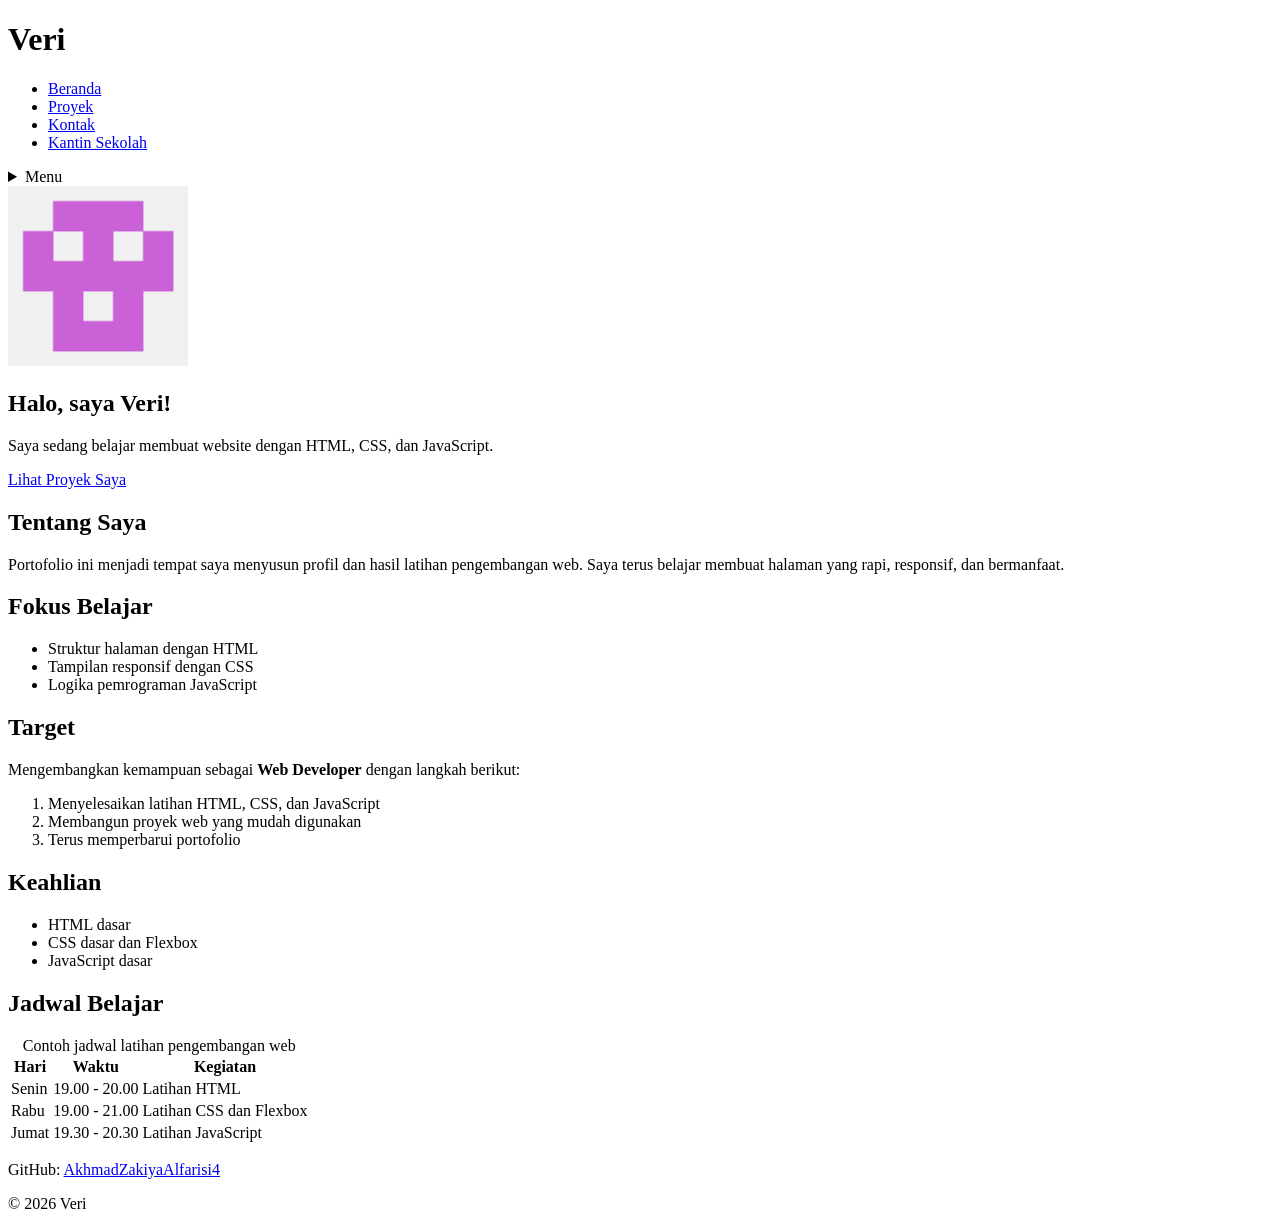
==== index.html @ aff7c8e9 "Add Veri portfolio pages and profile" ====
<!DOCTYPE html>
<html lang="id">
<head>
  <meta charset="UTF-8">
  <meta name="viewport" content="width=device-width, initial-scale=1.0">
  <title>Veri | Beranda</title>
  <link rel="icon" href="veri-avatar.png" type="image/png">
  <link rel="preconnect" href="https://fonts.googleapis.com">
  <link rel="preconnect" href="https://fonts.gstatic.com" crossorigin>
  <link href="https://fonts.googleapis.com/css2?family=Inter:wght@400;600&family=Poppins:wght@600;700&display=swap" rel="stylesheet">
  <link rel="stylesheet" href="css/style.css">
  <script src="js/latihan.js" defer></script>
</head>
<body>
  <header>
    <div class="container navbar">
      <h1>Veri</h1>
      <nav class="menu-laptop">
        <ul>
          <li><a href="index.html">Beranda</a></li>
          <li><a href="proyek.html">Proyek</a></li>
          <li><a href="kontak.html">Kontak</a></li>
          <li><a href="kantinsekolah.html">Kantin Sekolah</a></li>
        </ul>
      </nav>
      <!-- Tantangan: menu ponsel yang bisa dibuka-tutup -->
      <details class="menu-ponsel">
        <summary>Menu</summary>
        <nav>
          <ul>
            <li><a href="index.html">Beranda</a></li>
            <li><a href="proyek.html">Proyek</a></li>
            <li><a href="kontak.html">Kontak</a></li>
            <li><a href="kantinsekolah.html">Kantin Sekolah</a></li>
          </ul>
        </nav>
      </details>
    </div>
  </header>

  <main>
    <div class="container">
      <section class="hero">
        <img src="veri-avatar.png" alt="Avatar GitHub Veri" width="180">
        <div>
          <h2>Halo, saya Veri!</h2>
          <p>Saya sedang belajar membuat website dengan HTML, CSS, dan JavaScript.</p>
          <a href="proyek.html" class="tombol">Lihat Proyek Saya</a>
        </div>
      </section>

      <section class="kartu">
        <h2>Tentang Saya</h2>
        <p>Portofolio ini menjadi tempat saya menyusun profil dan hasil latihan pengembangan web. Saya terus belajar membuat halaman yang rapi, responsif, dan bermanfaat.</p>
      </section>

      <div class="daftar-kartu">
        <section class="kartu">
          <h2>Fokus Belajar</h2>
          <ul>
            <li>Struktur halaman dengan HTML</li>
            <li>Tampilan responsif dengan CSS</li>
            <li>Logika pemrograman JavaScript</li>
          </ul>
        </section>

        <section class="kartu">
          <h2>Target</h2>
          <p>Mengembangkan kemampuan sebagai <strong>Web Developer</strong> dengan langkah berikut:</p>
          <ol>
            <li>Menyelesaikan latihan HTML, CSS, dan JavaScript</li>
            <li>Membangun proyek web yang mudah digunakan</li>
            <li>Terus memperbarui portofolio</li>
          </ol>
        </section>

        <section class="kartu">
          <h2>Keahlian</h2>
          <ul>
            <li>HTML dasar</li>
            <li>CSS dasar dan Flexbox</li>
            <li>JavaScript dasar</li>
          </ul>
        </section>
      </div>

      <section class="kartu">
        <h2>Jadwal Belajar</h2>
        <table>
          <caption>Contoh jadwal latihan pengembangan web</caption>
          <thead>
            <tr>
              <th>Hari</th>
              <th>Waktu</th>
              <th>Kegiatan</th>
            </tr>
          </thead>
          <tbody>
            <tr>
              <td>Senin</td>
              <td>19.00 - 20.00</td>
              <td>Latihan HTML</td>
            </tr>
            <tr>
              <td>Rabu</td>
              <td>19.00 - 21.00</td>
              <td>Latihan CSS dan Flexbox</td>
            </tr>
            <tr>
              <td>Jumat</td>
              <td>19.30 - 20.30</td>
              <td>Latihan JavaScript</td>
            </tr>
          </tbody>
        </table>
      </section>
    </div>
  </main>

  <footer>
    <p>GitHub: <a href="https://github.com/AkhmadZakiyaAlfarisi4" target="_blank" rel="noopener noreferrer">AkhmadZakiyaAlfarisi4</a></p>
    <p>&copy; 2026 Veri</p>
  </footer>
</body>
</html>
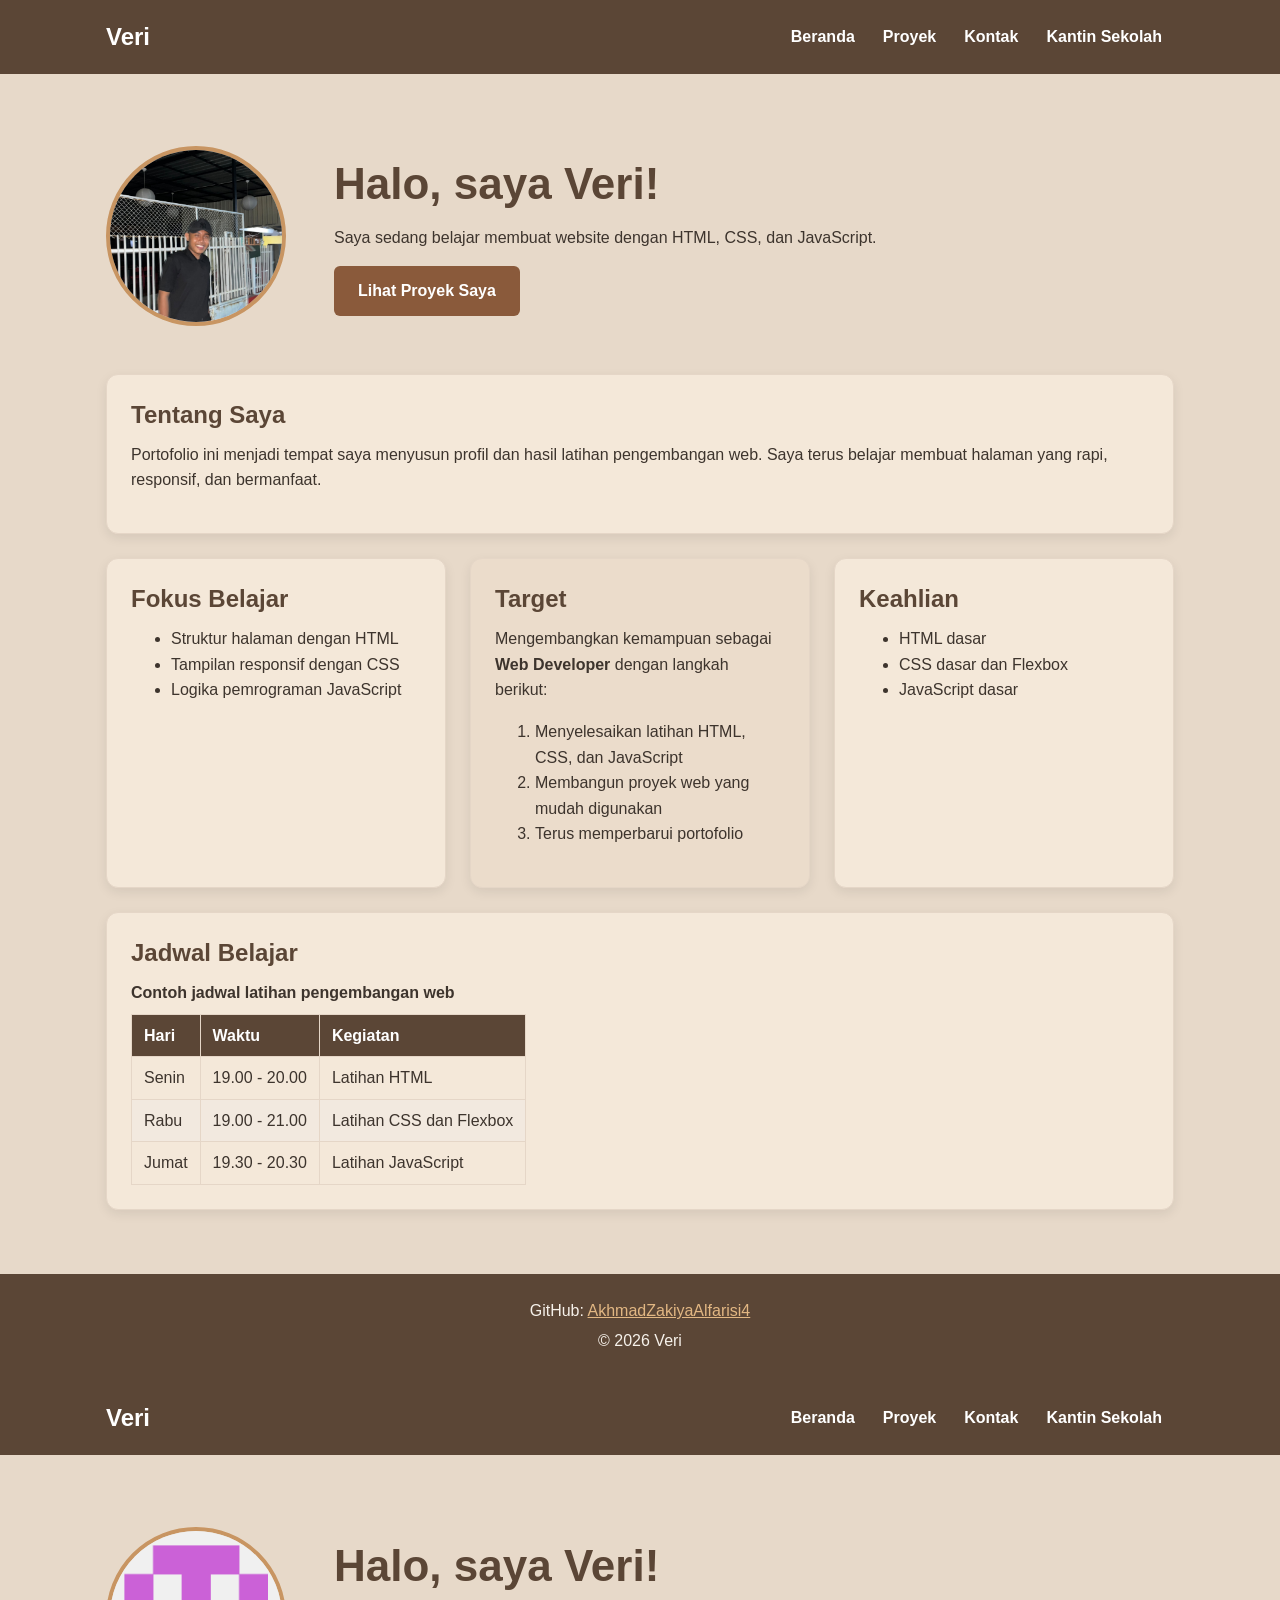
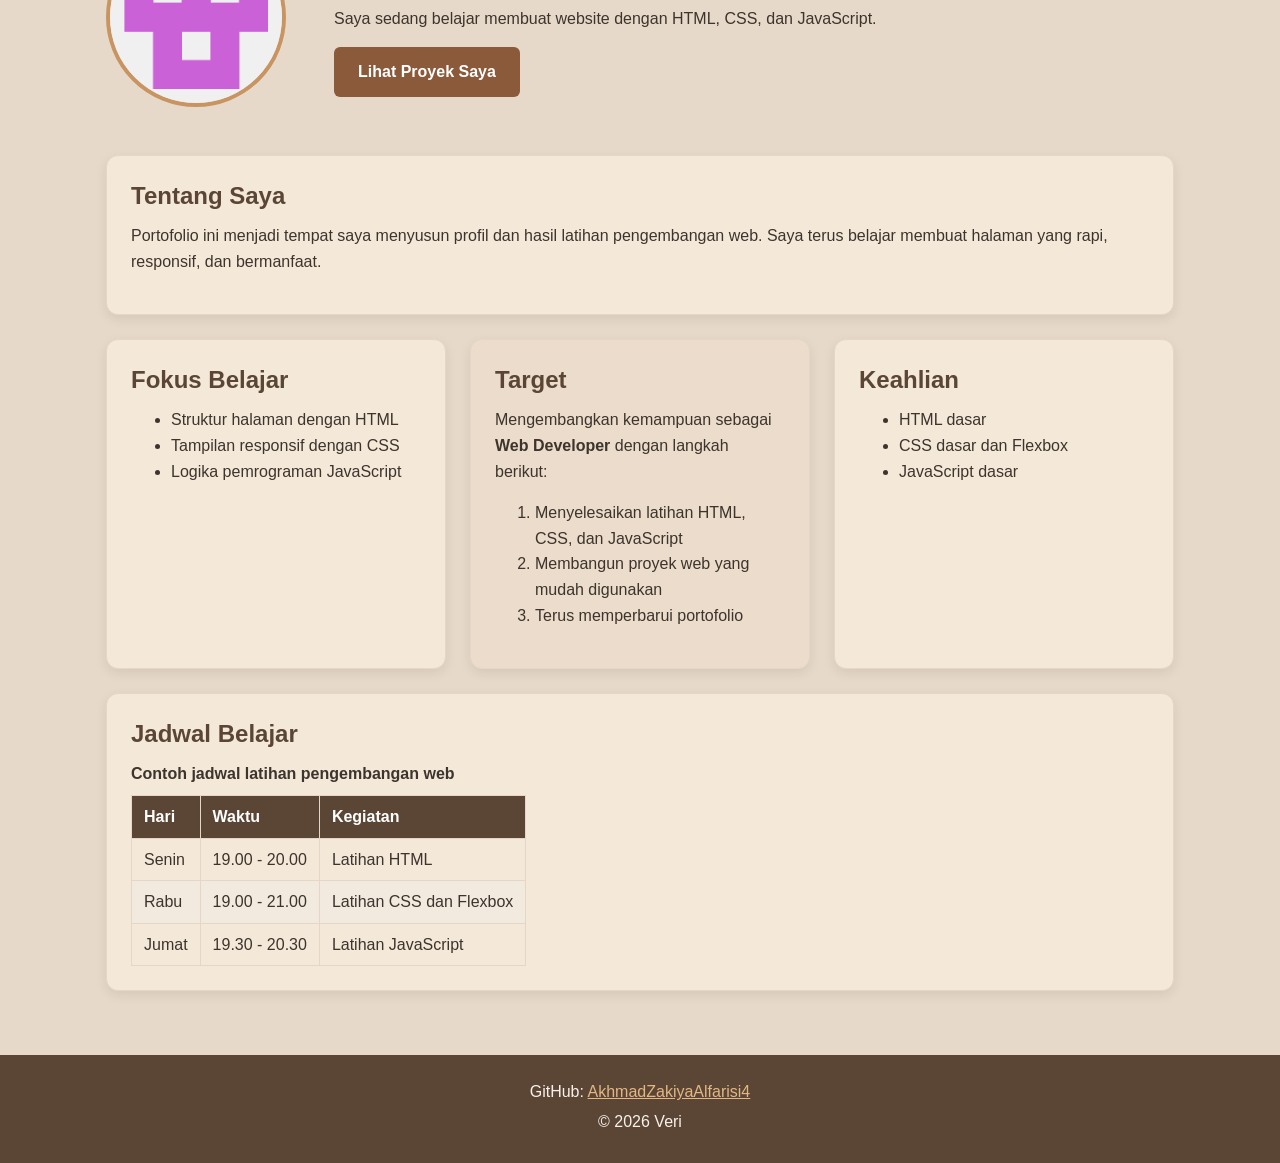
==== commit 707abb63: "Change favicon and hero image source Updated the favicon and image source in the hero section." ====
--- a/index.html
+++ b/index.html
@@ -1,4 +1,128 @@
 <!DOCTYPE html>
+<html lang="id">
+<head>
+  <meta charset="UTF-8">
+  <meta name="viewport" content="width=device-width, initial-scale=1.0">
+  <title>Veri | Beranda</title>
+  <link rel="icon" href="bangferi.jpeg" type="image/jpeg">
+  <link rel="preconnect" href="https://fonts.googleapis.com">
+  <link rel="preconnect" href="https://fonts.gstatic.com" crossorigin>
+  <link href="https://fonts.googleapis.com/css2?family=Inter:wght@400;600&family=Poppins:wght@600;700&display=swap" rel="stylesheet">
+  <link rel="stylesheet" href="css/style.css">
+  <script src="js/latihan.js" defer></script>
+</head>
+<body>
+  <header>
+    <div class="container navbar">
+      <h1>Veri</h1>
+      <nav class="menu-laptop">
+        <ul>
+          <li><a href="index.html">Beranda</a></li>
+          <li><a href="proyek.html">Proyek</a></li>
+          <li><a href="kontak.html">Kontak</a></li>
+          <li><a href="kantinsekolah.html">Kantin Sekolah</a></li>
+        </ul>
+      </nav>
+      <!-- Tantangan: menu ponsel yang bisa dibuka-tutup -->
+      <details class="menu-ponsel">
+        <summary>Menu</summary>
+        <nav>
+          <ul>
+            <li><a href="index.html">Beranda</a></li>
+            <li><a href="proyek.html">Proyek</a></li>
+            <li><a href="kontak.html">Kontak</a></li>
+            <li><a href="kantinsekolah.html">Kantin Sekolah</a></li>
+          </ul>
+        </nav>
+      </details>
+    </div>
+  </header>
+
+  <main>
+    <div class="container">
+      <section class="hero">
+        <img src="bangferi.jpeg" alt="Foto Veri" width="180">
+        <div>
+          <h2>Halo, saya Veri!</h2>
+          <p>Saya sedang belajar membuat website dengan HTML, CSS, dan JavaScript.</p>
+          <a href="proyek.html" class="tombol">Lihat Proyek Saya</a>
+        </div>
+      </section>
+
+      <section class="kartu">
+        <h2>Tentang Saya</h2>
+        <p>Portofolio ini menjadi tempat saya menyusun profil dan hasil latihan pengembangan web. Saya terus belajar membuat halaman yang rapi, responsif, dan bermanfaat.</p>
+      </section>
+
+      <div class="daftar-kartu">
+        <section class="kartu">
+          <h2>Fokus Belajar</h2>
+          <ul>
+            <li>Struktur halaman dengan HTML</li>
+            <li>Tampilan responsif dengan CSS</li>
+            <li>Logika pemrograman JavaScript</li>
+          </ul>
+        </section>
+
+        <section class="kartu">
+          <h2>Target</h2>
+          <p>Mengembangkan kemampuan sebagai <strong>Web Developer</strong> dengan langkah berikut:</p>
+          <ol>
+            <li>Menyelesaikan latihan HTML, CSS, dan JavaScript</li>
+            <li>Membangun proyek web yang mudah digunakan</li>
+            <li>Terus memperbarui portofolio</li>
+          </ol>
+        </section>
+
+        <section class="kartu">
+          <h2>Keahlian</h2>
+          <ul>
+            <li>HTML dasar</li>
+            <li>CSS dasar dan Flexbox</li>
+            <li>JavaScript dasar</li>
+          </ul>
+        </section>
+      </div>
+
+      <section class="kartu">
+        <h2>Jadwal Belajar</h2>
+        <table>
+          <caption>Contoh jadwal latihan pengembangan web</caption>
+          <thead>
+            <tr>
+              <th>Hari</th>
+              <th>Waktu</th>
+              <th>Kegiatan</th>
+            </tr>
+          </thead>
+          <tbody>
+            <tr>
+              <td>Senin</td>
+              <td>19.00 - 20.00</td>
+              <td>Latihan HTML</td>
+            </tr>
+            <tr>
+              <td>Rabu</td>
+              <td>19.00 - 21.00</td>
+              <td>Latihan CSS dan Flexbox</td>
+            </tr>
+            <tr>
+              <td>Jumat</td>
+              <td>19.30 - 20.30</td>
+              <td>Latihan JavaScript</td>
+            </tr>
+          </tbody>
+        </table>
+      </section>
+    </div>
+  </main>
+
+  <footer>
+    <p>GitHub: <a href="https://github.com/AkhmadZakiyaAlfarisi4" target="_blank" rel="noopener noreferrer">AkhmadZakiyaAlfarisi4</a></p>
+    <p>&copy; 2026 Veri</p>
+  </footer>
+</body>
+</html><!DOCTYPE html>
 <html lang="id">
 <head>
   <meta charset="UTF-8">
--- a/css/style.css
+++ b/css/style.css
@@ -0,0 +1,297 @@
+/* Gaya portofolio Veri
+   Palet: #5B4636 (utama), #8A5A3B (cokelat), #C89562 (aksen), #E7D9C9 (latar)
+   Huruf: Poppins (judul), Inter (isi)
+   Tata letak: mobile first, titik ubah 768px (tablet) dan 1024px (laptop) */
+
+/* 1. Reset */
+* {
+  box-sizing: border-box;
+  margin: 0;
+}
+
+img {
+  max-width: 100%;
+  height: auto;
+}
+
+/* 2. Dasar halaman: warna dan huruf */
+body {
+  font-family: "Inter", Arial, sans-serif;
+  font-size: 1rem;
+  line-height: 1.6;
+  color: #3D342D;
+  background-color: #E7D9C9;
+}
+
+h1, h2, h3 {
+  font-family: "Poppins", Arial, sans-serif;
+  color: #5B4636;
+  line-height: 1.3;
+}
+
+h2 {
+  margin-bottom: 0.75rem;
+}
+
+p, ul, ol {
+  margin-bottom: 1rem;
+}
+
+a {
+  color: #8A5A3B;
+}
+
+/* 3. Wadah, header, dan menu */
+.container {
+  max-width: 1100px;
+  margin: 0 auto;
+  padding: 0 1rem;
+}
+
+header {
+  background-color: #5B4636;
+  color: #FFFFFF;
+  padding: 1rem 0;
+}
+
+header h1 {
+  color: #FFFFFF;
+  font-size: 1.5rem;
+}
+
+.navbar {
+  display: flex;
+  flex-wrap: wrap;
+  justify-content: space-between;
+  align-items: center;
+  gap: 0.5rem;
+}
+
+nav ul {
+  display: flex;
+  gap: 0.25rem;
+  padding: 0;
+  margin: 0;
+  list-style: none;
+}
+
+nav a {
+  display: inline-block;
+  padding: 0.5rem 0.75rem;
+  border-radius: 6px;
+  color: #FFFFFF;
+  font-weight: 600;
+  text-decoration: none;
+}
+
+nav a:hover,
+nav a:focus-visible {
+  background-color: #70452F;
+}
+
+/* Tantangan: menu ponsel buka-tutup dengan details */
+.menu-laptop {
+  display: none;
+}
+
+.menu-ponsel summary {
+  padding: 0.5rem 0.75rem;
+  border: 1px solid #CDB9A5;
+  border-radius: 6px;
+  font-weight: 600;
+  cursor: pointer;
+}
+
+.menu-ponsel ul {
+  flex-direction: column;
+  margin-top: 0.5rem;
+}
+
+/* 4. Isi utama, hero, dan kartu */
+main {
+  padding: 1.5rem 0;
+}
+
+.hero {
+  display: flex;
+  flex-direction: column;
+  align-items: center;
+  gap: 1.5rem;
+  padding: 1rem 0 2rem;
+  text-align: center;
+}
+
+.hero img {
+  width: 180px;
+  height: 180px;
+  max-width: 100%;
+  object-fit: cover;
+  border: 4px solid #C89562;
+  border-radius: 50%;
+}
+
+.hero h2 {
+  font-size: 2rem;
+}
+
+.tombol {
+  display: inline-block;
+  padding: 0.75rem 1.5rem;
+  border-radius: 6px;
+  background-color: #8A5A3B;
+  color: #FFFFFF;
+  font-weight: 600;
+  text-decoration: none;
+}
+
+.kartu {
+  background-color: #F4E8D9;
+  padding: 1rem;
+  margin-bottom: 1.5rem;
+  border: 1px solid #E5D6C7;
+  border-radius: 12px;
+  box-shadow: 0 4px 12px rgba(0, 0, 0, 0.08);
+}
+
+.kartu:hover {
+  border-color: #CDB9A5;
+}
+
+.daftar-kartu {
+  display: flex;
+  flex-wrap: wrap;
+  gap: 1.5rem;
+  margin-bottom: 1.5rem;
+}
+
+.daftar-kartu .kartu {
+  flex: 1 1 280px;
+  margin-bottom: 0;
+}
+
+.daftar-kartu .kartu:nth-child(even) {
+  background-color: #EBDCCB;
+}
+
+article img {
+  border-radius: 8px;
+  border: 1px solid #E5D6C7;
+}
+
+/* 5. Tabel */
+table {
+  border-collapse: collapse;
+}
+
+caption {
+  font-weight: 600;
+  text-align: left;
+  margin-bottom: 0.5rem;
+}
+
+th, td {
+  border: 1px solid #E5D6C7;
+  padding: 0.5rem 0.75rem;
+  text-align: left;
+}
+
+th {
+  background-color: #5B4636;
+  color: #FFFFFF;
+}
+
+tbody tr:nth-child(even) {
+  background-color: #F2E9DF;
+}
+
+/* 6. Form */
+label {
+  font-weight: 600;
+}
+
+input, select, textarea {
+  width: 100%;
+  max-width: 22rem;
+  padding: 0.6rem;
+  margin-top: 0.25rem;
+  background-color: #F8F0E6;
+  border: 1px solid #D8C8B8;
+  border-radius: 6px;
+  font-family: inherit;
+  font-size: 1rem;
+}
+
+input:focus, select:focus, textarea:focus {
+  border-color: #8A5A3B;
+}
+
+button {
+  padding: 0.75rem 1.5rem;
+  border: none;
+  border-radius: 6px;
+  background-color: #8A5A3B;
+  color: #FFFFFF;
+  font-family: inherit;
+  font-size: 1rem;
+  font-weight: 600;
+  cursor: pointer;
+}
+
+button:hover,
+button:focus-visible,
+.tombol:hover,
+.tombol:focus-visible {
+  background-color: #70452F;
+}
+
+/* 7. Footer */
+footer {
+  background-color: #5B4636;
+  color: #F6F1EA;
+  text-align: center;
+  padding: 1.5rem;
+}
+
+footer p {
+  margin-bottom: 0.25rem;
+}
+
+footer a {
+  color: #E2B783;
+}
+
+/* 8. Tablet: lebar layar 768px ke atas */
+@media (min-width: 768px) {
+  .menu-laptop {
+    display: block;
+  }
+
+  .menu-ponsel {
+    display: none;
+  }
+
+  .hero {
+    flex-direction: row;
+    padding: 2rem 0 3rem;
+    text-align: left;
+  }
+
+  .kartu {
+    padding: 1.5rem;
+  }
+}
+
+/* 9. Laptop: lebar layar 1024px ke atas */
+@media (min-width: 1024px) {
+  main {
+    padding: 2.5rem 0;
+  }
+
+  .hero {
+    gap: 3rem;
+  }
+
+  .hero h2 {
+    font-size: 2.75rem;
+  }
+}
--- a/css/style.css
+++ b/css/style.css
@@ -0,0 +1,297 @@
+/* Gaya portofolio Veri
+   Palet: #5B4636 (utama), #8A5A3B (cokelat), #C89562 (aksen), #E7D9C9 (latar)
+   Huruf: Poppins (judul), Inter (isi)
+   Tata letak: mobile first, titik ubah 768px (tablet) dan 1024px (laptop) */
+
+/* 1. Reset */
+* {
+  box-sizing: border-box;
+  margin: 0;
+}
+
+img {
+  max-width: 100%;
+  height: auto;
+}
+
+/* 2. Dasar halaman: warna dan huruf */
+body {
+  font-family: "Inter", Arial, sans-serif;
+  font-size: 1rem;
+  line-height: 1.6;
+  color: #3D342D;
+  background-color: #E7D9C9;
+}
+
+h1, h2, h3 {
+  font-family: "Poppins", Arial, sans-serif;
+  color: #5B4636;
+  line-height: 1.3;
+}
+
+h2 {
+  margin-bottom: 0.75rem;
+}
+
+p, ul, ol {
+  margin-bottom: 1rem;
+}
+
+a {
+  color: #8A5A3B;
+}
+
+/* 3. Wadah, header, dan menu */
+.container {
+  max-width: 1100px;
+  margin: 0 auto;
+  padding: 0 1rem;
+}
+
+header {
+  background-color: #5B4636;
+  color: #FFFFFF;
+  padding: 1rem 0;
+}
+
+header h1 {
+  color: #FFFFFF;
+  font-size: 1.5rem;
+}
+
+.navbar {
+  display: flex;
+  flex-wrap: wrap;
+  justify-content: space-between;
+  align-items: center;
+  gap: 0.5rem;
+}
+
+nav ul {
+  display: flex;
+  gap: 0.25rem;
+  padding: 0;
+  margin: 0;
+  list-style: none;
+}
+
+nav a {
+  display: inline-block;
+  padding: 0.5rem 0.75rem;
+  border-radius: 6px;
+  color: #FFFFFF;
+  font-weight: 600;
+  text-decoration: none;
+}
+
+nav a:hover,
+nav a:focus-visible {
+  background-color: #70452F;
+}
+
+/* Tantangan: menu ponsel buka-tutup dengan details */
+.menu-laptop {
+  display: none;
+}
+
+.menu-ponsel summary {
+  padding: 0.5rem 0.75rem;
+  border: 1px solid #CDB9A5;
+  border-radius: 6px;
+  font-weight: 600;
+  cursor: pointer;
+}
+
+.menu-ponsel ul {
+  flex-direction: column;
+  margin-top: 0.5rem;
+}
+
+/* 4. Isi utama, hero, dan kartu */
+main {
+  padding: 1.5rem 0;
+}
+
+.hero {
+  display: flex;
+  flex-direction: column;
+  align-items: center;
+  gap: 1.5rem;
+  padding: 1rem 0 2rem;
+  text-align: center;
+}
+
+.hero img {
+  width: 180px;
+  height: 180px;
+  max-width: 100%;
+  object-fit: cover;
+  border: 4px solid #C89562;
+  border-radius: 50%;
+}
+
+.hero h2 {
+  font-size: 2rem;
+}
+
+.tombol {
+  display: inline-block;
+  padding: 0.75rem 1.5rem;
+  border-radius: 6px;
+  background-color: #8A5A3B;
+  color: #FFFFFF;
+  font-weight: 600;
+  text-decoration: none;
+}
+
+.kartu {
+  background-color: #F4E8D9;
+  padding: 1rem;
+  margin-bottom: 1.5rem;
+  border: 1px solid #E5D6C7;
+  border-radius: 12px;
+  box-shadow: 0 4px 12px rgba(0, 0, 0, 0.08);
+}
+
+.kartu:hover {
+  border-color: #CDB9A5;
+}
+
+.daftar-kartu {
+  display: flex;
+  flex-wrap: wrap;
+  gap: 1.5rem;
+  margin-bottom: 1.5rem;
+}
+
+.daftar-kartu .kartu {
+  flex: 1 1 280px;
+  margin-bottom: 0;
+}
+
+.daftar-kartu .kartu:nth-child(even) {
+  background-color: #EBDCCB;
+}
+
+article img {
+  border-radius: 8px;
+  border: 1px solid #E5D6C7;
+}
+
+/* 5. Tabel */
+table {
+  border-collapse: collapse;
+}
+
+caption {
+  font-weight: 600;
+  text-align: left;
+  margin-bottom: 0.5rem;
+}
+
+th, td {
+  border: 1px solid #E5D6C7;
+  padding: 0.5rem 0.75rem;
+  text-align: left;
+}
+
+th {
+  background-color: #5B4636;
+  color: #FFFFFF;
+}
+
+tbody tr:nth-child(even) {
+  background-color: #F2E9DF;
+}
+
+/* 6. Form */
+label {
+  font-weight: 600;
+}
+
+input, select, textarea {
+  width: 100%;
+  max-width: 22rem;
+  padding: 0.6rem;
+  margin-top: 0.25rem;
+  background-color: #F8F0E6;
+  border: 1px solid #D8C8B8;
+  border-radius: 6px;
+  font-family: inherit;
+  font-size: 1rem;
+}
+
+input:focus, select:focus, textarea:focus {
+  border-color: #8A5A3B;
+}
+
+button {
+  padding: 0.75rem 1.5rem;
+  border: none;
+  border-radius: 6px;
+  background-color: #8A5A3B;
+  color: #FFFFFF;
+  font-family: inherit;
+  font-size: 1rem;
+  font-weight: 600;
+  cursor: pointer;
+}
+
+button:hover,
+button:focus-visible,
+.tombol:hover,
+.tombol:focus-visible {
+  background-color: #70452F;
+}
+
+/* 7. Footer */
+footer {
+  background-color: #5B4636;
+  color: #F6F1EA;
+  text-align: center;
+  padding: 1.5rem;
+}
+
+footer p {
+  margin-bottom: 0.25rem;
+}
+
+footer a {
+  color: #E2B783;
+}
+
+/* 8. Tablet: lebar layar 768px ke atas */
+@media (min-width: 768px) {
+  .menu-laptop {
+    display: block;
+  }
+
+  .menu-ponsel {
+    display: none;
+  }
+
+  .hero {
+    flex-direction: row;
+    padding: 2rem 0 3rem;
+    text-align: left;
+  }
+
+  .kartu {
+    padding: 1.5rem;
+  }
+}
+
+/* 9. Laptop: lebar layar 1024px ke atas */
+@media (min-width: 1024px) {
+  main {
+    padding: 2.5rem 0;
+  }
+
+  .hero {
+    gap: 3rem;
+  }
+
+  .hero h2 {
+    font-size: 2.75rem;
+  }
+}
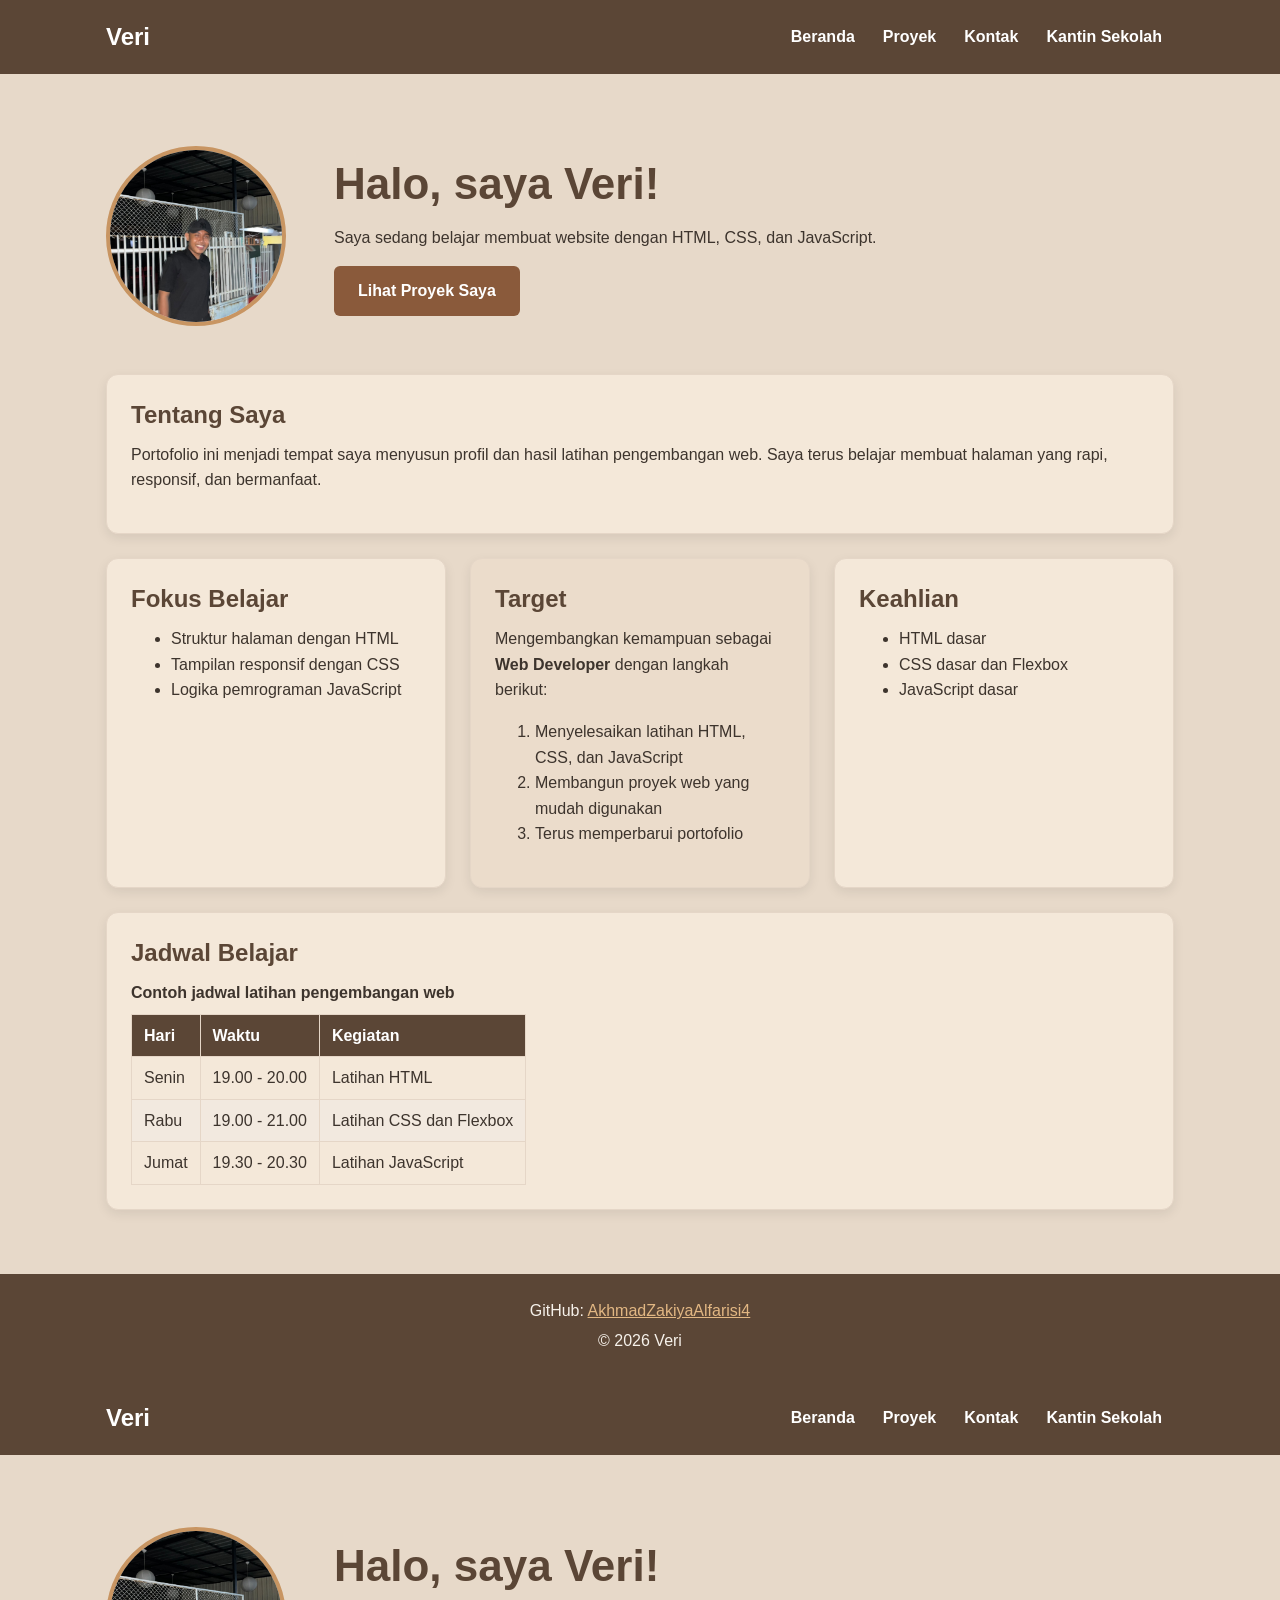
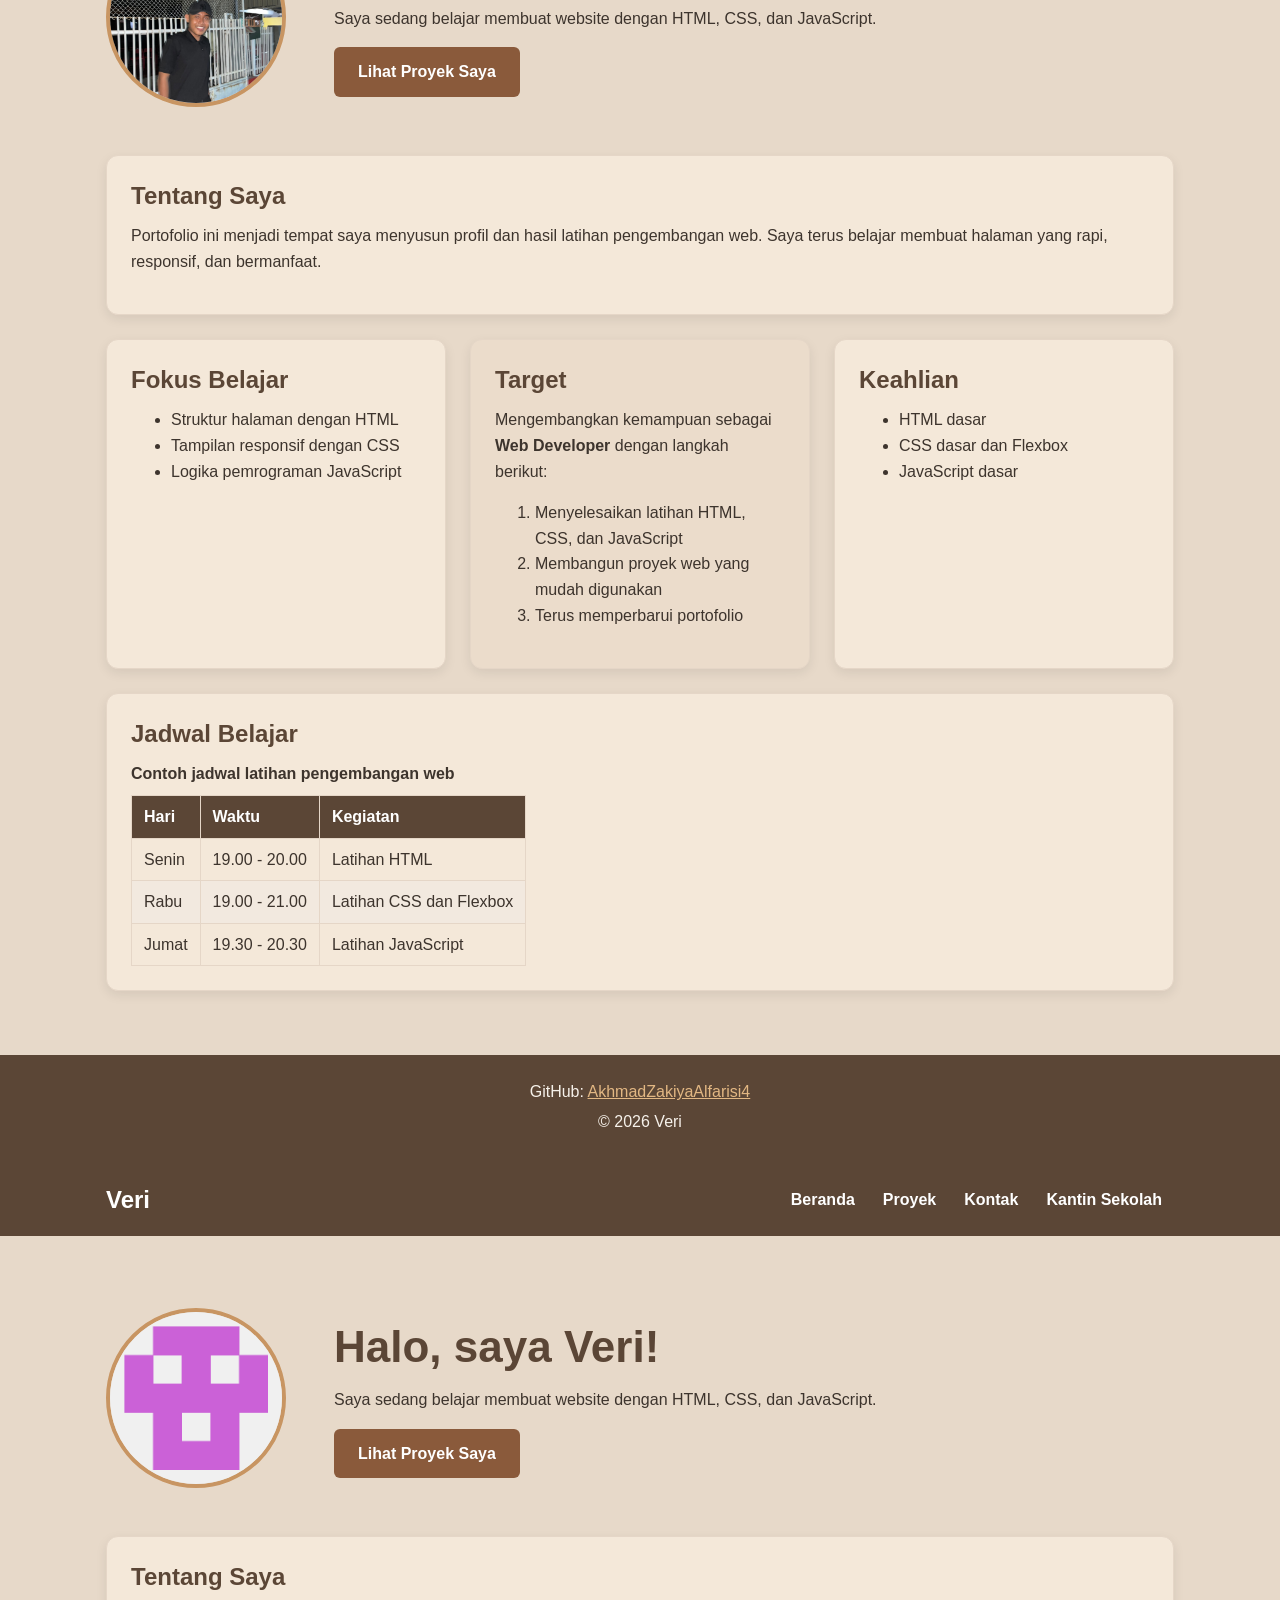
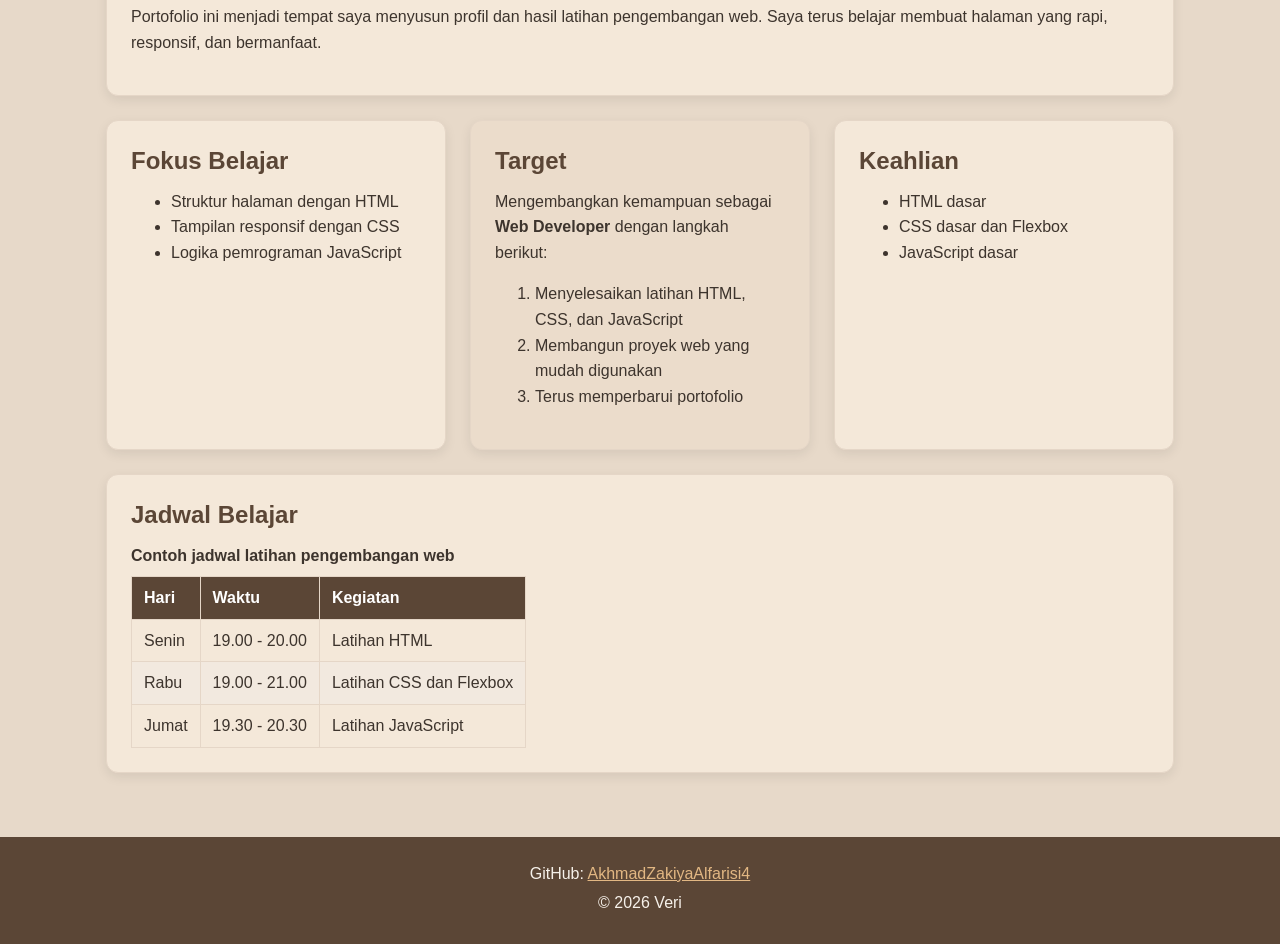
==== commit 013c8c34: "Remove duplicate portfolio markup Updated the avatar image and modified the stylesheet link to inclu" ====
--- a/index.html
+++ b/index.html
@@ -1,4 +1,128 @@
 <!DOCTYPE html>
+<html lang="id">
+<head>
+  <meta charset="UTF-8">
+  <meta name="viewport" content="width=device-width, initial-scale=1.0">
+  <title>Veri | Beranda</title>
+  <link rel="icon" href="bangferi.jpeg" type="image/jpeg">
+  <link rel="preconnect" href="https://fonts.googleapis.com">
+  <link rel="preconnect" href="https://fonts.gstatic.com" crossorigin>
+  <link href="https://fonts.googleapis.com/css2?family=Inter:wght@400;600&family=Poppins:wght@600;700&display=swap" rel="stylesheet">
+  <link rel="stylesheet" href="css/style.css?v=veri-bright-20261105">
+  <script src="js/latihan.js" defer></script>
+</head>
+<body>
+  <header>
+    <div class="container navbar">
+      <h1>Veri</h1>
+      <nav class="menu-laptop">
+        <ul>
+          <li><a href="index.html">Beranda</a></li>
+          <li><a href="proyek.html">Proyek</a></li>
+          <li><a href="kontak.html">Kontak</a></li>
+          <li><a href="kantinsekolah.html">Kantin Sekolah</a></li>
+        </ul>
+      </nav>
+      <!-- Tantangan: menu ponsel yang bisa dibuka-tutup -->
+      <details class="menu-ponsel">
+        <summary>Menu</summary>
+        <nav>
+          <ul>
+            <li><a href="index.html">Beranda</a></li>
+            <li><a href="proyek.html">Proyek</a></li>
+            <li><a href="kontak.html">Kontak</a></li>
+            <li><a href="kantinsekolah.html">Kantin Sekolah</a></li>
+          </ul>
+        </nav>
+      </details>
+    </div>
+  </header>
+
+  <main>
+    <div class="container">
+      <section class="hero">
+        <img src="bangferi.jpeg" alt="Foto Veri" width="180">
+        <div>
+          <h2>Halo, saya Veri!</h2>
+          <p>Saya sedang belajar membuat website dengan HTML, CSS, dan JavaScript.</p>
+          <a href="proyek.html" class="tombol">Lihat Proyek Saya</a>
+        </div>
+      </section>
+
+      <section class="kartu">
+        <h2>Tentang Saya</h2>
+        <p>Portofolio ini menjadi tempat saya menyusun profil dan hasil latihan pengembangan web. Saya terus belajar membuat halaman yang rapi, responsif, dan bermanfaat.</p>
+      </section>
+
+      <div class="daftar-kartu">
+        <section class="kartu">
+          <h2>Fokus Belajar</h2>
+          <ul>
+            <li>Struktur halaman dengan HTML</li>
+            <li>Tampilan responsif dengan CSS</li>
+            <li>Logika pemrograman JavaScript</li>
+          </ul>
+        </section>
+
+        <section class="kartu">
+          <h2>Target</h2>
+          <p>Mengembangkan kemampuan sebagai <strong>Web Developer</strong> dengan langkah berikut:</p>
+          <ol>
+            <li>Menyelesaikan latihan HTML, CSS, dan JavaScript</li>
+            <li>Membangun proyek web yang mudah digunakan</li>
+            <li>Terus memperbarui portofolio</li>
+          </ol>
+        </section>
+
+        <section class="kartu">
+          <h2>Keahlian</h2>
+          <ul>
+            <li>HTML dasar</li>
+            <li>CSS dasar dan Flexbox</li>
+            <li>JavaScript dasar</li>
+          </ul>
+        </section>
+      </div>
+
+      <section class="kartu">
+        <h2>Jadwal Belajar</h2>
+        <table>
+          <caption>Contoh jadwal latihan pengembangan web</caption>
+          <thead>
+            <tr>
+              <th>Hari</th>
+              <th>Waktu</th>
+              <th>Kegiatan</th>
+            </tr>
+          </thead>
+          <tbody>
+            <tr>
+              <td>Senin</td>
+              <td>19.00 - 20.00</td>
+              <td>Latihan HTML</td>
+            </tr>
+            <tr>
+              <td>Rabu</td>
+              <td>19.00 - 21.00</td>
+              <td>Latihan CSS dan Flexbox</td>
+            </tr>
+            <tr>
+              <td>Jumat</td>
+              <td>19.30 - 20.30</td>
+              <td>Latihan JavaScript</td>
+            </tr>
+          </tbody>
+        </table>
+      </section>
+    </div>
+  </main>
+
+  <footer>
+    <p>GitHub: <a href="https://github.com/AkhmadZakiyaAlfarisi4" target="_blank" rel="noopener noreferrer">AkhmadZakiyaAlfarisi4</a></p>
+    <p>&copy; 2026 Veri</p>
+  </footer>
+</body>
+</html><!DOCTYPE html>
 <html lang="id">
 <head>
   <meta charset="UTF-8">
--- a/css/style.css
+++ b/css/style.css
@@ -1,4 +1,300 @@
 /* Gaya portofolio Veri
+   Palet: mint, kuning terang, dan aksen koral
+   Huruf: Poppins (judul), Inter (isi)
+   Tata letak: mobile first, titik ubah 768px (tablet) dan 1024px (laptop) */
+
+/* 1. Reset */
+* {
+  box-sizing: border-box;
+  margin: 0;
+}
+
+img {
+  max-width: 100%;
+  height: auto;
+}
+
+/* 2. Dasar halaman: warna dan huruf */
+body {
+  font-family: "Inter", Arial, sans-serif;
+  font-size: 1rem;
+  line-height: 1.6;
+  color: #334155;
+  background-color: #FFFBEB;
+}
+
+h1, h2, h3 {
+  font-family: "Poppins", Arial, sans-serif;
+  color: #0F766E;
+  line-height: 1.3;
+}
+
+h2 {
+  margin-bottom: 0.75rem;
+}
+
+p, ul, ol {
+  margin-bottom: 1rem;
+}
+
+a {
+  color: #0F766E;
+}
+
+/* 3. Wadah, header, dan menu */
+.container {
+  max-width: 1100px;
+  margin: 0 auto;
+  padding: 0 1rem;
+}
+
+header {
+  background-color: #A7F3D0;
+  color: #134E4A;
+  padding: 1rem 0;
+}
+
+header h1 {
+  color: #134E4A;
+  font-size: 1.5rem;
+}
+
+.navbar {
+  display: flex;
+  flex-wrap: wrap;
+  justify-content: space-between;
+  align-items: center;
+  gap: 0.5rem;
+}
+
+nav ul {
+  display: flex;
+  gap: 0.25rem;
+  padding: 0;
+  margin: 0;
+  list-style: none;
+}
+
+nav a {
+  display: inline-block;
+  padding: 0.5rem 0.75rem;
+  border-radius: 6px;
+  color: #134E4A;
+  font-weight: 600;
+  text-decoration: none;
+}
+
+nav a:hover,
+nav a:focus-visible {
+  background-color: #6EE7B7;
+}
+
+/* Tantangan: menu ponsel buka-tutup dengan details */
+.menu-laptop {
+  display: none;
+}
+
+.menu-ponsel summary {
+  padding: 0.5rem 0.75rem;
+  border: 1px solid #6EE7B7;
+  border-radius: 6px;
+  font-weight: 600;
+  cursor: pointer;
+}
+
+.menu-ponsel ul {
+  flex-direction: column;
+  margin-top: 0.5rem;
+}
+
+/* 4. Isi utama, hero, dan kartu */
+main {
+  padding: 1.5rem 0;
+}
+
+.hero {
+  display: flex;
+  flex-direction: column;
+  align-items: center;
+  gap: 1.5rem;
+  padding: 1rem 0 2rem;
+  text-align: center;
+}
+
+.hero img {
+  width: 180px;
+  height: 180px;
+  max-width: 100%;
+  object-fit: cover;
+  border: 4px solid #FBBF24;
+  border-radius: 50%;
+}
+
+.hero h2 {
+  font-size: 2rem;
+}
+
+.tombol {
+  display: inline-block;
+  padding: 0.75rem 1.5rem;
+  border-radius: 6px;
+  background-color: #C2410C;
+  color: #FFFFFF;
+  font-weight: 600;
+  text-decoration: none;
+}
+
+.kartu {
+  background-color: #FFFFFF;
+  padding: 1rem;
+  margin-bottom: 1.5rem;
+  border: 1px solid #D1FAE5;
+  border-radius: 12px;
+  box-shadow: 0 4px 12px rgba(0, 0, 0, 0.08);
+}
+
+.kartu:hover {
+  border-color: #34D399;
+}
+
+.daftar-kartu {
+  display: flex;
+  flex-wrap: wrap;
+  gap: 1.5rem;
+  margin-bottom: 1.5rem;
+}
+
+.daftar-kartu .kartu {
+  flex: 1 1 280px;
+  margin-bottom: 0;
+}
+
+.daftar-kartu .kartu:nth-child(even) {
+  background-color: #ECFDF5;
+}
+
+article img {
+  border-radius: 8px;
+  border: 1px solid #D1FAE5;
+}
+
+/* 5. Tabel */
+table {
+  border-collapse: collapse;
+}
+
+caption {
+  font-weight: 600;
+  text-align: left;
+  margin-bottom: 0.5rem;
+}
+
+th, td {
+  border: 1px solid #D1FAE5;
+  padding: 0.5rem 0.75rem;
+  text-align: left;
+}
+
+th {
+  background-color: #0F766E;
+  color: #FFFFFF;
+}
+
+tbody tr:nth-child(even) {
+  background-color: #FEF3C7;
+}
+
+/* 6. Form */
+label {
+  font-weight: 600;
+}
+
+input, select, textarea {
+  width: 100%;
+  max-width: 22rem;
+  padding: 0.6rem;
+  margin-top: 0.25rem;
+  background-color: #FFFFFF;
+  border: 1px solid #A7F3D0;
+  border-radius: 6px;
+  font-family: inherit;
+  font-size: 1rem;
+}
+
+input:focus, select:focus, textarea:focus {
+  border-color: #0F766E;
+}
+
+button {
+  padding: 0.75rem 1.5rem;
+  border: none;
+  border-radius: 6px;
+  background-color: #C2410C;
+  color: #FFFFFF;
+  font-family: inherit;
+  font-size: 1rem;
+  font-weight: 600;
+  cursor: pointer;
+}
+
+button:hover,
+button:focus-visible,
+.tombol:hover,
+.tombol:focus-visible {
+  background-color: #9A3412;
+}
+
+/* 7. Footer */
+footer {
+  background-color: #0F766E;
+  color: #F0FDFA;
+  text-align: center;
+  padding: 1.5rem;
+}
+
+footer p {
+  margin-bottom: 0.25rem;
+}
+
+footer a {
+  color: #FDE68A;
+}
+
+/* 8. Tablet: lebar layar 768px ke atas */
+@media (min-width: 768px) {
+  .menu-laptop {
+    display: block;
+  }
+
+  .menu-ponsel {
+    display: none;
+  }
+
+  .hero {
+    flex-direction: row;
+    padding: 2rem 0 3rem;
+    text-align: left;
+  }
+
+  .kartu {
+    padding: 1.5rem;
+  }
+}
+
+/* 9. Laptop: lebar layar 1024px ke atas */
+@media (min-width: 1024px) {
+  main {
+    padding: 2.5rem 0;
+  }
+
+  .hero {
+    gap: 3rem;
+  }
+
+  .hero h2 {
+    font-size: 2.75rem;
+  }
+}/* Gaya portofolio Veri
    Palet: #5B4636 (utama), #8A5A3B (cokelat), #C89562 (aksen), #E7D9C9 (latar)
    Huruf: Poppins (judul), Inter (isi)
    Tata letak: mobile first, titik ubah 768px (tablet) dan 1024px (laptop) */
--- a/css/style.css
+++ b/css/style.css
@@ -1,4 +1,300 @@
 /* Gaya portofolio Veri
+   Palet: mint, kuning terang, dan aksen koral
+   Huruf: Poppins (judul), Inter (isi)
+   Tata letak: mobile first, titik ubah 768px (tablet) dan 1024px (laptop) */
+
+/* 1. Reset */
+* {
+  box-sizing: border-box;
+  margin: 0;
+}
+
+img {
+  max-width: 100%;
+  height: auto;
+}
+
+/* 2. Dasar halaman: warna dan huruf */
+body {
+  font-family: "Inter", Arial, sans-serif;
+  font-size: 1rem;
+  line-height: 1.6;
+  color: #334155;
+  background-color: #FFFBEB;
+}
+
+h1, h2, h3 {
+  font-family: "Poppins", Arial, sans-serif;
+  color: #0F766E;
+  line-height: 1.3;
+}
+
+h2 {
+  margin-bottom: 0.75rem;
+}
+
+p, ul, ol {
+  margin-bottom: 1rem;
+}
+
+a {
+  color: #0F766E;
+}
+
+/* 3. Wadah, header, dan menu */
+.container {
+  max-width: 1100px;
+  margin: 0 auto;
+  padding: 0 1rem;
+}
+
+header {
+  background-color: #A7F3D0;
+  color: #134E4A;
+  padding: 1rem 0;
+}
+
+header h1 {
+  color: #134E4A;
+  font-size: 1.5rem;
+}
+
+.navbar {
+  display: flex;
+  flex-wrap: wrap;
+  justify-content: space-between;
+  align-items: center;
+  gap: 0.5rem;
+}
+
+nav ul {
+  display: flex;
+  gap: 0.25rem;
+  padding: 0;
+  margin: 0;
+  list-style: none;
+}
+
+nav a {
+  display: inline-block;
+  padding: 0.5rem 0.75rem;
+  border-radius: 6px;
+  color: #134E4A;
+  font-weight: 600;
+  text-decoration: none;
+}
+
+nav a:hover,
+nav a:focus-visible {
+  background-color: #6EE7B7;
+}
+
+/* Tantangan: menu ponsel buka-tutup dengan details */
+.menu-laptop {
+  display: none;
+}
+
+.menu-ponsel summary {
+  padding: 0.5rem 0.75rem;
+  border: 1px solid #6EE7B7;
+  border-radius: 6px;
+  font-weight: 600;
+  cursor: pointer;
+}
+
+.menu-ponsel ul {
+  flex-direction: column;
+  margin-top: 0.5rem;
+}
+
+/* 4. Isi utama, hero, dan kartu */
+main {
+  padding: 1.5rem 0;
+}
+
+.hero {
+  display: flex;
+  flex-direction: column;
+  align-items: center;
+  gap: 1.5rem;
+  padding: 1rem 0 2rem;
+  text-align: center;
+}
+
+.hero img {
+  width: 180px;
+  height: 180px;
+  max-width: 100%;
+  object-fit: cover;
+  border: 4px solid #FBBF24;
+  border-radius: 50%;
+}
+
+.hero h2 {
+  font-size: 2rem;
+}
+
+.tombol {
+  display: inline-block;
+  padding: 0.75rem 1.5rem;
+  border-radius: 6px;
+  background-color: #C2410C;
+  color: #FFFFFF;
+  font-weight: 600;
+  text-decoration: none;
+}
+
+.kartu {
+  background-color: #FFFFFF;
+  padding: 1rem;
+  margin-bottom: 1.5rem;
+  border: 1px solid #D1FAE5;
+  border-radius: 12px;
+  box-shadow: 0 4px 12px rgba(0, 0, 0, 0.08);
+}
+
+.kartu:hover {
+  border-color: #34D399;
+}
+
+.daftar-kartu {
+  display: flex;
+  flex-wrap: wrap;
+  gap: 1.5rem;
+  margin-bottom: 1.5rem;
+}
+
+.daftar-kartu .kartu {
+  flex: 1 1 280px;
+  margin-bottom: 0;
+}
+
+.daftar-kartu .kartu:nth-child(even) {
+  background-color: #ECFDF5;
+}
+
+article img {
+  border-radius: 8px;
+  border: 1px solid #D1FAE5;
+}
+
+/* 5. Tabel */
+table {
+  border-collapse: collapse;
+}
+
+caption {
+  font-weight: 600;
+  text-align: left;
+  margin-bottom: 0.5rem;
+}
+
+th, td {
+  border: 1px solid #D1FAE5;
+  padding: 0.5rem 0.75rem;
+  text-align: left;
+}
+
+th {
+  background-color: #0F766E;
+  color: #FFFFFF;
+}
+
+tbody tr:nth-child(even) {
+  background-color: #FEF3C7;
+}
+
+/* 6. Form */
+label {
+  font-weight: 600;
+}
+
+input, select, textarea {
+  width: 100%;
+  max-width: 22rem;
+  padding: 0.6rem;
+  margin-top: 0.25rem;
+  background-color: #FFFFFF;
+  border: 1px solid #A7F3D0;
+  border-radius: 6px;
+  font-family: inherit;
+  font-size: 1rem;
+}
+
+input:focus, select:focus, textarea:focus {
+  border-color: #0F766E;
+}
+
+button {
+  padding: 0.75rem 1.5rem;
+  border: none;
+  border-radius: 6px;
+  background-color: #C2410C;
+  color: #FFFFFF;
+  font-family: inherit;
+  font-size: 1rem;
+  font-weight: 600;
+  cursor: pointer;
+}
+
+button:hover,
+button:focus-visible,
+.tombol:hover,
+.tombol:focus-visible {
+  background-color: #9A3412;
+}
+
+/* 7. Footer */
+footer {
+  background-color: #0F766E;
+  color: #F0FDFA;
+  text-align: center;
+  padding: 1.5rem;
+}
+
+footer p {
+  margin-bottom: 0.25rem;
+}
+
+footer a {
+  color: #FDE68A;
+}
+
+/* 8. Tablet: lebar layar 768px ke atas */
+@media (min-width: 768px) {
+  .menu-laptop {
+    display: block;
+  }
+
+  .menu-ponsel {
+    display: none;
+  }
+
+  .hero {
+    flex-direction: row;
+    padding: 2rem 0 3rem;
+    text-align: left;
+  }
+
+  .kartu {
+    padding: 1.5rem;
+  }
+}
+
+/* 9. Laptop: lebar layar 1024px ke atas */
+@media (min-width: 1024px) {
+  main {
+    padding: 2.5rem 0;
+  }
+
+  .hero {
+    gap: 3rem;
+  }
+
+  .hero h2 {
+    font-size: 2.75rem;
+  }
+}/* Gaya portofolio Veri
    Palet: #5B4636 (utama), #8A5A3B (cokelat), #C89562 (aksen), #E7D9C9 (latar)
    Huruf: Poppins (judul), Inter (isi)
    Tata letak: mobile first, titik ubah 768px (tablet) dan 1024px (laptop) */
--- a/css/style.css
+++ b/css/style.css
@@ -1,4 +1,300 @@
 /* Gaya portofolio Veri
+   Palet: mint, kuning terang, dan aksen koral
+   Huruf: Poppins (judul), Inter (isi)
+   Tata letak: mobile first, titik ubah 768px (tablet) dan 1024px (laptop) */
+
+/* 1. Reset */
+* {
+  box-sizing: border-box;
+  margin: 0;
+}
+
+img {
+  max-width: 100%;
+  height: auto;
+}
+
+/* 2. Dasar halaman: warna dan huruf */
+body {
+  font-family: "Inter", Arial, sans-serif;
+  font-size: 1rem;
+  line-height: 1.6;
+  color: #334155;
+  background-color: #FFFBEB;
+}
+
+h1, h2, h3 {
+  font-family: "Poppins", Arial, sans-serif;
+  color: #0F766E;
+  line-height: 1.3;
+}
+
+h2 {
+  margin-bottom: 0.75rem;
+}
+
+p, ul, ol {
+  margin-bottom: 1rem;
+}
+
+a {
+  color: #0F766E;
+}
+
+/* 3. Wadah, header, dan menu */
+.container {
+  max-width: 1100px;
+  margin: 0 auto;
+  padding: 0 1rem;
+}
+
+header {
+  background-color: #A7F3D0;
+  color: #134E4A;
+  padding: 1rem 0;
+}
+
+header h1 {
+  color: #134E4A;
+  font-size: 1.5rem;
+}
+
+.navbar {
+  display: flex;
+  flex-wrap: wrap;
+  justify-content: space-between;
+  align-items: center;
+  gap: 0.5rem;
+}
+
+nav ul {
+  display: flex;
+  gap: 0.25rem;
+  padding: 0;
+  margin: 0;
+  list-style: none;
+}
+
+nav a {
+  display: inline-block;
+  padding: 0.5rem 0.75rem;
+  border-radius: 6px;
+  color: #134E4A;
+  font-weight: 600;
+  text-decoration: none;
+}
+
+nav a:hover,
+nav a:focus-visible {
+  background-color: #6EE7B7;
+}
+
+/* Tantangan: menu ponsel buka-tutup dengan details */
+.menu-laptop {
+  display: none;
+}
+
+.menu-ponsel summary {
+  padding: 0.5rem 0.75rem;
+  border: 1px solid #6EE7B7;
+  border-radius: 6px;
+  font-weight: 600;
+  cursor: pointer;
+}
+
+.menu-ponsel ul {
+  flex-direction: column;
+  margin-top: 0.5rem;
+}
+
+/* 4. Isi utama, hero, dan kartu */
+main {
+  padding: 1.5rem 0;
+}
+
+.hero {
+  display: flex;
+  flex-direction: column;
+  align-items: center;
+  gap: 1.5rem;
+  padding: 1rem 0 2rem;
+  text-align: center;
+}
+
+.hero img {
+  width: 180px;
+  height: 180px;
+  max-width: 100%;
+  object-fit: cover;
+  border: 4px solid #FBBF24;
+  border-radius: 50%;
+}
+
+.hero h2 {
+  font-size: 2rem;
+}
+
+.tombol {
+  display: inline-block;
+  padding: 0.75rem 1.5rem;
+  border-radius: 6px;
+  background-color: #C2410C;
+  color: #FFFFFF;
+  font-weight: 600;
+  text-decoration: none;
+}
+
+.kartu {
+  background-color: #FFFFFF;
+  padding: 1rem;
+  margin-bottom: 1.5rem;
+  border: 1px solid #D1FAE5;
+  border-radius: 12px;
+  box-shadow: 0 4px 12px rgba(0, 0, 0, 0.08);
+}
+
+.kartu:hover {
+  border-color: #34D399;
+}
+
+.daftar-kartu {
+  display: flex;
+  flex-wrap: wrap;
+  gap: 1.5rem;
+  margin-bottom: 1.5rem;
+}
+
+.daftar-kartu .kartu {
+  flex: 1 1 280px;
+  margin-bottom: 0;
+}
+
+.daftar-kartu .kartu:nth-child(even) {
+  background-color: #ECFDF5;
+}
+
+article img {
+  border-radius: 8px;
+  border: 1px solid #D1FAE5;
+}
+
+/* 5. Tabel */
+table {
+  border-collapse: collapse;
+}
+
+caption {
+  font-weight: 600;
+  text-align: left;
+  margin-bottom: 0.5rem;
+}
+
+th, td {
+  border: 1px solid #D1FAE5;
+  padding: 0.5rem 0.75rem;
+  text-align: left;
+}
+
+th {
+  background-color: #0F766E;
+  color: #FFFFFF;
+}
+
+tbody tr:nth-child(even) {
+  background-color: #FEF3C7;
+}
+
+/* 6. Form */
+label {
+  font-weight: 600;
+}
+
+input, select, textarea {
+  width: 100%;
+  max-width: 22rem;
+  padding: 0.6rem;
+  margin-top: 0.25rem;
+  background-color: #FFFFFF;
+  border: 1px solid #A7F3D0;
+  border-radius: 6px;
+  font-family: inherit;
+  font-size: 1rem;
+}
+
+input:focus, select:focus, textarea:focus {
+  border-color: #0F766E;
+}
+
+button {
+  padding: 0.75rem 1.5rem;
+  border: none;
+  border-radius: 6px;
+  background-color: #C2410C;
+  color: #FFFFFF;
+  font-family: inherit;
+  font-size: 1rem;
+  font-weight: 600;
+  cursor: pointer;
+}
+
+button:hover,
+button:focus-visible,
+.tombol:hover,
+.tombol:focus-visible {
+  background-color: #9A3412;
+}
+
+/* 7. Footer */
+footer {
+  background-color: #0F766E;
+  color: #F0FDFA;
+  text-align: center;
+  padding: 1.5rem;
+}
+
+footer p {
+  margin-bottom: 0.25rem;
+}
+
+footer a {
+  color: #FDE68A;
+}
+
+/* 8. Tablet: lebar layar 768px ke atas */
+@media (min-width: 768px) {
+  .menu-laptop {
+    display: block;
+  }
+
+  .menu-ponsel {
+    display: none;
+  }
+
+  .hero {
+    flex-direction: row;
+    padding: 2rem 0 3rem;
+    text-align: left;
+  }
+
+  .kartu {
+    padding: 1.5rem;
+  }
+}
+
+/* 9. Laptop: lebar layar 1024px ke atas */
+@media (min-width: 1024px) {
+  main {
+    padding: 2.5rem 0;
+  }
+
+  .hero {
+    gap: 3rem;
+  }
+
+  .hero h2 {
+    font-size: 2.75rem;
+  }
+}/* Gaya portofolio Veri
    Palet: #5B4636 (utama), #8A5A3B (cokelat), #C89562 (aksen), #E7D9C9 (latar)
    Huruf: Poppins (judul), Inter (isi)
    Tata letak: mobile first, titik ubah 768px (tablet) dan 1024px (laptop) */
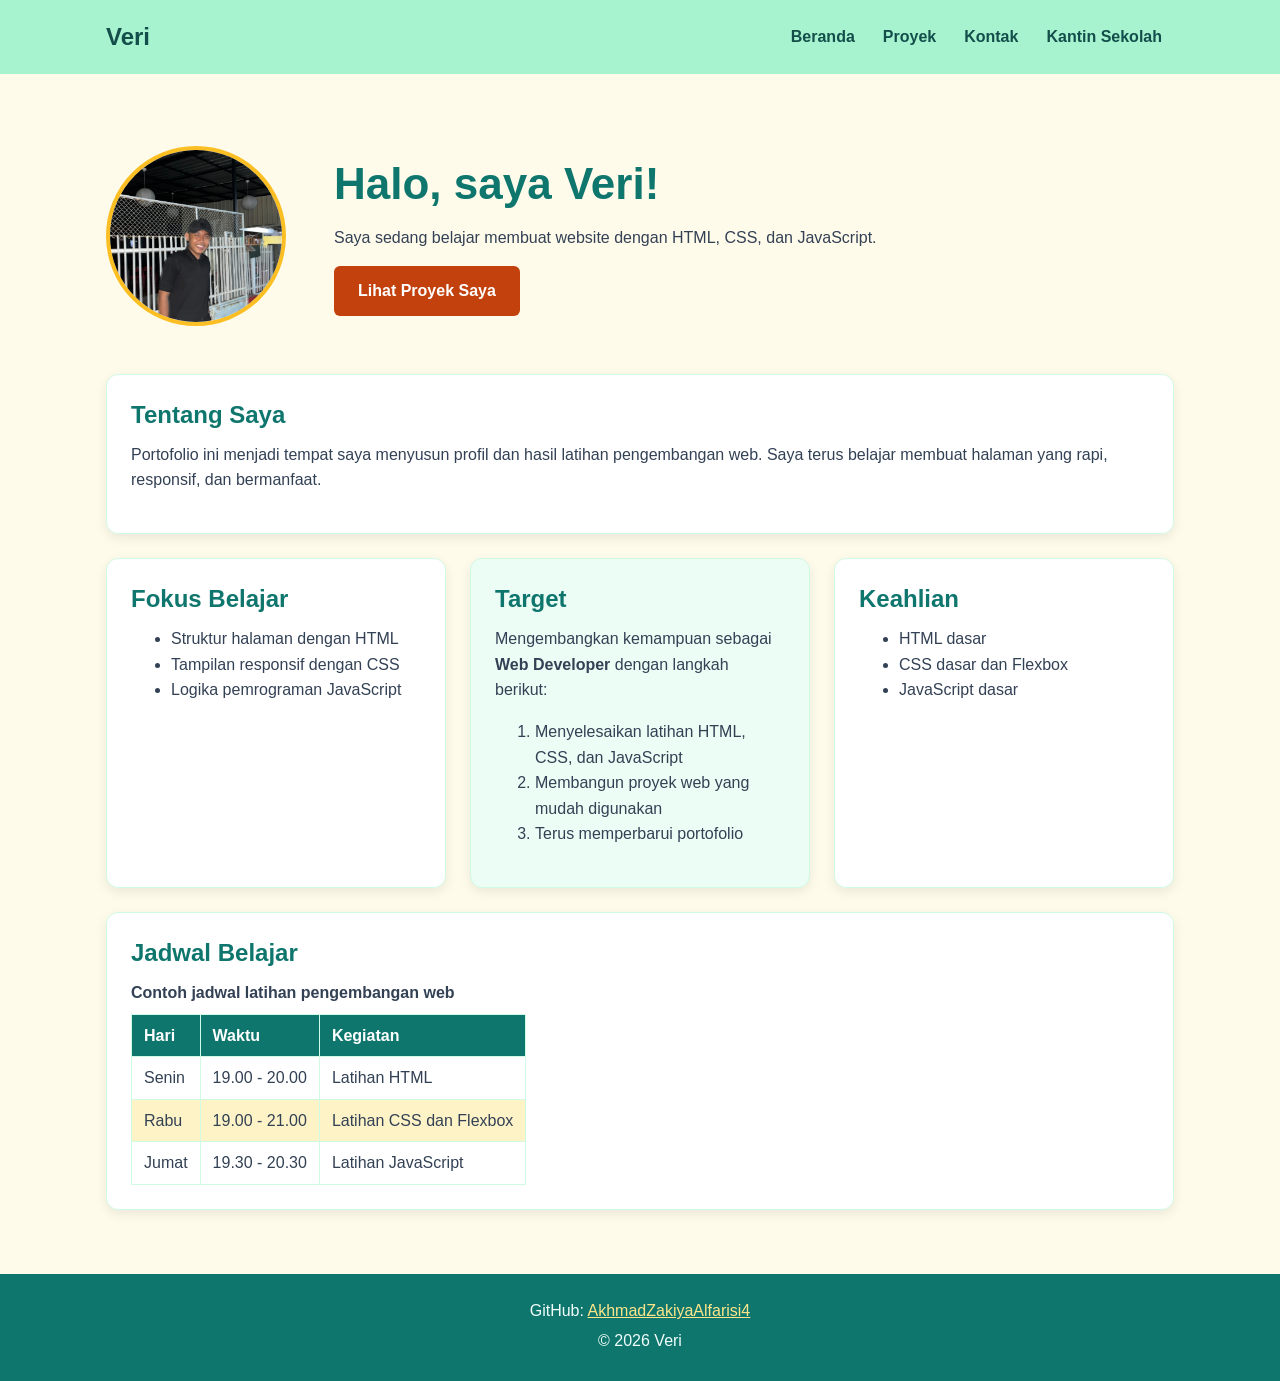
==== commit a3c33063: "Replace duplicated homepage with clean Veri page" ====
--- a/index.html
+++ b/index.html
@@ -122,252 +122,4 @@
     <p>&copy; 2026 Veri</p>
   </footer>
 </body>
-</html><!DOCTYPE html>
-<html lang="id">
-<head>
-  <meta charset="UTF-8">
-  <meta name="viewport" content="width=device-width, initial-scale=1.0">
-  <title>Veri | Beranda</title>
-  <link rel="icon" href="bangferi.jpeg" type="image/jpeg">
-  <link rel="preconnect" href="https://fonts.googleapis.com">
-  <link rel="preconnect" href="https://fonts.gstatic.com" crossorigin>
-  <link href="https://fonts.googleapis.com/css2?family=Inter:wght@400;600&family=Poppins:wght@600;700&display=swap" rel="stylesheet">
-  <link rel="stylesheet" href="css/style.css">
-  <script src="js/latihan.js" defer></script>
-</head>
-<body>
-  <header>
-    <div class="container navbar">
-      <h1>Veri</h1>
-      <nav class="menu-laptop">
-        <ul>
-          <li><a href="index.html">Beranda</a></li>
-          <li><a href="proyek.html">Proyek</a></li>
-          <li><a href="kontak.html">Kontak</a></li>
-          <li><a href="kantinsekolah.html">Kantin Sekolah</a></li>
-        </ul>
-      </nav>
-      <!-- Tantangan: menu ponsel yang bisa dibuka-tutup -->
-      <details class="menu-ponsel">
-        <summary>Menu</summary>
-        <nav>
-          <ul>
-            <li><a href="index.html">Beranda</a></li>
-            <li><a href="proyek.html">Proyek</a></li>
-            <li><a href="kontak.html">Kontak</a></li>
-            <li><a href="kantinsekolah.html">Kantin Sekolah</a></li>
-          </ul>
-        </nav>
-      </details>
-    </div>
-  </header>
-
-  <main>
-    <div class="container">
-      <section class="hero">
-        <img src="bangferi.jpeg" alt="Foto Veri" width="180">
-        <div>
-          <h2>Halo, saya Veri!</h2>
-          <p>Saya sedang belajar membuat website dengan HTML, CSS, dan JavaScript.</p>
-          <a href="proyek.html" class="tombol">Lihat Proyek Saya</a>
-        </div>
-      </section>
-
-      <section class="kartu">
-        <h2>Tentang Saya</h2>
-        <p>Portofolio ini menjadi tempat saya menyusun profil dan hasil latihan pengembangan web. Saya terus belajar membuat halaman yang rapi, responsif, dan bermanfaat.</p>
-      </section>
-
-      <div class="daftar-kartu">
-        <section class="kartu">
-          <h2>Fokus Belajar</h2>
-          <ul>
-            <li>Struktur halaman dengan HTML</li>
-            <li>Tampilan responsif dengan CSS</li>
-            <li>Logika pemrograman JavaScript</li>
-          </ul>
-        </section>
-
-        <section class="kartu">
-          <h2>Target</h2>
-          <p>Mengembangkan kemampuan sebagai <strong>Web Developer</strong> dengan langkah berikut:</p>
-          <ol>
-            <li>Menyelesaikan latihan HTML, CSS, dan JavaScript</li>
-            <li>Membangun proyek web yang mudah digunakan</li>
-            <li>Terus memperbarui portofolio</li>
-          </ol>
-        </section>
-
-        <section class="kartu">
-          <h2>Keahlian</h2>
-          <ul>
-            <li>HTML dasar</li>
-            <li>CSS dasar dan Flexbox</li>
-            <li>JavaScript dasar</li>
-          </ul>
-        </section>
-      </div>
-
-      <section class="kartu">
-        <h2>Jadwal Belajar</h2>
-        <table>
-          <caption>Contoh jadwal latihan pengembangan web</caption>
-          <thead>
-            <tr>
-              <th>Hari</th>
-              <th>Waktu</th>
-              <th>Kegiatan</th>
-            </tr>
-          </thead>
-          <tbody>
-            <tr>
-              <td>Senin</td>
-              <td>19.00 - 20.00</td>
-              <td>Latihan HTML</td>
-            </tr>
-            <tr>
-              <td>Rabu</td>
-              <td>19.00 - 21.00</td>
-              <td>Latihan CSS dan Flexbox</td>
-            </tr>
-            <tr>
-              <td>Jumat</td>
-              <td>19.30 - 20.30</td>
-              <td>Latihan JavaScript</td>
-            </tr>
-          </tbody>
-        </table>
-      </section>
-    </div>
-  </main>
-
-  <footer>
-    <p>GitHub: <a href="https://github.com/AkhmadZakiyaAlfarisi4" target="_blank" rel="noopener noreferrer">AkhmadZakiyaAlfarisi4</a></p>
-    <p>&copy; 2026 Veri</p>
-  </footer>
-</body>
-</html><!DOCTYPE html>
-<html lang="id">
-<head>
-  <meta charset="UTF-8">
-  <meta name="viewport" content="width=device-width, initial-scale=1.0">
-  <title>Veri | Beranda</title>
-  <link rel="icon" href="veri-avatar.png" type="image/png">
-  <link rel="preconnect" href="https://fonts.googleapis.com">
-  <link rel="preconnect" href="https://fonts.gstatic.com" crossorigin>
-  <link href="https://fonts.googleapis.com/css2?family=Inter:wght@400;600&family=Poppins:wght@600;700&display=swap" rel="stylesheet">
-  <link rel="stylesheet" href="css/style.css">
-  <script src="js/latihan.js" defer></script>
-</head>
-<body>
-  <header>
-    <div class="container navbar">
-      <h1>Veri</h1>
-      <nav class="menu-laptop">
-        <ul>
-          <li><a href="index.html">Beranda</a></li>
-          <li><a href="proyek.html">Proyek</a></li>
-          <li><a href="kontak.html">Kontak</a></li>
-          <li><a href="kantinsekolah.html">Kantin Sekolah</a></li>
-        </ul>
-      </nav>
-      <!-- Tantangan: menu ponsel yang bisa dibuka-tutup -->
-      <details class="menu-ponsel">
-        <summary>Menu</summary>
-        <nav>
-          <ul>
-            <li><a href="index.html">Beranda</a></li>
-            <li><a href="proyek.html">Proyek</a></li>
-            <li><a href="kontak.html">Kontak</a></li>
-            <li><a href="kantinsekolah.html">Kantin Sekolah</a></li>
-          </ul>
-        </nav>
-      </details>
-    </div>
-  </header>
-
-  <main>
-    <div class="container">
-      <section class="hero">
-        <img src="veri-avatar.png" alt="Avatar GitHub Veri" width="180">
-        <div>
-          <h2>Halo, saya Veri!</h2>
-          <p>Saya sedang belajar membuat website dengan HTML, CSS, dan JavaScript.</p>
-          <a href="proyek.html" class="tombol">Lihat Proyek Saya</a>
-        </div>
-      </section>
-
-      <section class="kartu">
-        <h2>Tentang Saya</h2>
-        <p>Portofolio ini menjadi tempat saya menyusun profil dan hasil latihan pengembangan web. Saya terus belajar membuat halaman yang rapi, responsif, dan bermanfaat.</p>
-      </section>
-
-      <div class="daftar-kartu">
-        <section class="kartu">
-          <h2>Fokus Belajar</h2>
-          <ul>
-            <li>Struktur halaman dengan HTML</li>
-            <li>Tampilan responsif dengan CSS</li>
-            <li>Logika pemrograman JavaScript</li>
-          </ul>
-        </section>
-
-        <section class="kartu">
-          <h2>Target</h2>
-          <p>Mengembangkan kemampuan sebagai <strong>Web Developer</strong> dengan langkah berikut:</p>
-          <ol>
-            <li>Menyelesaikan latihan HTML, CSS, dan JavaScript</li>
-            <li>Membangun proyek web yang mudah digunakan</li>
-            <li>Terus memperbarui portofolio</li>
-          </ol>
-        </section>
-
-        <section class="kartu">
-          <h2>Keahlian</h2>
-          <ul>
-            <li>HTML dasar</li>
-            <li>CSS dasar dan Flexbox</li>
-            <li>JavaScript dasar</li>
-          </ul>
-        </section>
-      </div>
-
-      <section class="kartu">
-        <h2>Jadwal Belajar</h2>
-        <table>
-          <caption>Contoh jadwal latihan pengembangan web</caption>
-          <thead>
-            <tr>
-              <th>Hari</th>
-              <th>Waktu</th>
-              <th>Kegiatan</th>
-            </tr>
-          </thead>
-          <tbody>
-            <tr>
-              <td>Senin</td>
-              <td>19.00 - 20.00</td>
-              <td>Latihan HTML</td>
-            </tr>
-            <tr>
-              <td>Rabu</td>
-              <td>19.00 - 21.00</td>
-              <td>Latihan CSS dan Flexbox</td>
-            </tr>
-            <tr>
-              <td>Jumat</td>
-              <td>19.30 - 20.30</td>
-              <td>Latihan JavaScript</td>
-            </tr>
-          </tbody>
-        </table>
-      </section>
-    </div>
-  </main>
-
-  <footer>
-    <p>GitHub: <a href="https://github.com/AkhmadZakiyaAlfarisi4" target="_blank" rel="noopener noreferrer">AkhmadZakiyaAlfarisi4</a></p>
-    <p>&copy; 2026 Veri</p>
-  </footer>
-</body>
 </html>
--- a/css/style.css
+++ b/css/style.css
@@ -294,300 +294,4 @@
   .hero h2 {
     font-size: 2.75rem;
   }
-}/* Gaya portofolio Veri
-   Palet: #5B4636 (utama), #8A5A3B (cokelat), #C89562 (aksen), #E7D9C9 (latar)
-   Huruf: Poppins (judul), Inter (isi)
-   Tata letak: mobile first, titik ubah 768px (tablet) dan 1024px (laptop) */
-
-/* 1. Reset */
-* {
-  box-sizing: border-box;
-  margin: 0;
-}
-
-img {
-  max-width: 100%;
-  height: auto;
-}
-
-/* 2. Dasar halaman: warna dan huruf */
-body {
-  font-family: "Inter", Arial, sans-serif;
-  font-size: 1rem;
-  line-height: 1.6;
-  color: #3D342D;
-  background-color: #E7D9C9;
-}
-
-h1, h2, h3 {
-  font-family: "Poppins", Arial, sans-serif;
-  color: #5B4636;
-  line-height: 1.3;
-}
-
-h2 {
-  margin-bottom: 0.75rem;
-}
-
-p, ul, ol {
-  margin-bottom: 1rem;
-}
-
-a {
-  color: #8A5A3B;
-}
-
-/* 3. Wadah, header, dan menu */
-.container {
-  max-width: 1100px;
-  margin: 0 auto;
-  padding: 0 1rem;
-}
-
-header {
-  background-color: #5B4636;
-  color: #FFFFFF;
-  padding: 1rem 0;
-}
-
-header h1 {
-  color: #FFFFFF;
-  font-size: 1.5rem;
-}
-
-.navbar {
-  display: flex;
-  flex-wrap: wrap;
-  justify-content: space-between;
-  align-items: center;
-  gap: 0.5rem;
-}
-
-nav ul {
-  display: flex;
-  gap: 0.25rem;
-  padding: 0;
-  margin: 0;
-  list-style: none;
-}
-
-nav a {
-  display: inline-block;
-  padding: 0.5rem 0.75rem;
-  border-radius: 6px;
-  color: #FFFFFF;
-  font-weight: 600;
-  text-decoration: none;
-}
-
-nav a:hover,
-nav a:focus-visible {
-  background-color: #70452F;
-}
-
-/* Tantangan: menu ponsel buka-tutup dengan details */
-.menu-laptop {
-  display: none;
-}
-
-.menu-ponsel summary {
-  padding: 0.5rem 0.75rem;
-  border: 1px solid #CDB9A5;
-  border-radius: 6px;
-  font-weight: 600;
-  cursor: pointer;
-}
-
-.menu-ponsel ul {
-  flex-direction: column;
-  margin-top: 0.5rem;
-}
-
-/* 4. Isi utama, hero, dan kartu */
-main {
-  padding: 1.5rem 0;
-}
-
-.hero {
-  display: flex;
-  flex-direction: column;
-  align-items: center;
-  gap: 1.5rem;
-  padding: 1rem 0 2rem;
-  text-align: center;
-}
-
-.hero img {
-  width: 180px;
-  height: 180px;
-  max-width: 100%;
-  object-fit: cover;
-  border: 4px solid #C89562;
-  border-radius: 50%;
-}
-
-.hero h2 {
-  font-size: 2rem;
-}
-
-.tombol {
-  display: inline-block;
-  padding: 0.75rem 1.5rem;
-  border-radius: 6px;
-  background-color: #8A5A3B;
-  color: #FFFFFF;
-  font-weight: 600;
-  text-decoration: none;
-}
-
-.kartu {
-  background-color: #F4E8D9;
-  padding: 1rem;
-  margin-bottom: 1.5rem;
-  border: 1px solid #E5D6C7;
-  border-radius: 12px;
-  box-shadow: 0 4px 12px rgba(0, 0, 0, 0.08);
-}
-
-.kartu:hover {
-  border-color: #CDB9A5;
-}
-
-.daftar-kartu {
-  display: flex;
-  flex-wrap: wrap;
-  gap: 1.5rem;
-  margin-bottom: 1.5rem;
-}
-
-.daftar-kartu .kartu {
-  flex: 1 1 280px;
-  margin-bottom: 0;
-}
-
-.daftar-kartu .kartu:nth-child(even) {
-  background-color: #EBDCCB;
-}
-
-article img {
-  border-radius: 8px;
-  border: 1px solid #E5D6C7;
-}
-
-/* 5. Tabel */
-table {
-  border-collapse: collapse;
-}
-
-caption {
-  font-weight: 600;
-  text-align: left;
-  margin-bottom: 0.5rem;
-}
-
-th, td {
-  border: 1px solid #E5D6C7;
-  padding: 0.5rem 0.75rem;
-  text-align: left;
-}
-
-th {
-  background-color: #5B4636;
-  color: #FFFFFF;
-}
-
-tbody tr:nth-child(even) {
-  background-color: #F2E9DF;
-}
-
-/* 6. Form */
-label {
-  font-weight: 600;
-}
-
-input, select, textarea {
-  width: 100%;
-  max-width: 22rem;
-  padding: 0.6rem;
-  margin-top: 0.25rem;
-  background-color: #F8F0E6;
-  border: 1px solid #D8C8B8;
-  border-radius: 6px;
-  font-family: inherit;
-  font-size: 1rem;
-}
-
-input:focus, select:focus, textarea:focus {
-  border-color: #8A5A3B;
-}
-
-button {
-  padding: 0.75rem 1.5rem;
-  border: none;
-  border-radius: 6px;
-  background-color: #8A5A3B;
-  color: #FFFFFF;
-  font-family: inherit;
-  font-size: 1rem;
-  font-weight: 600;
-  cursor: pointer;
-}
-
-button:hover,
-button:focus-visible,
-.tombol:hover,
-.tombol:focus-visible {
-  background-color: #70452F;
-}
-
-/* 7. Footer */
-footer {
-  background-color: #5B4636;
-  color: #F6F1EA;
-  text-align: center;
-  padding: 1.5rem;
-}
-
-footer p {
-  margin-bottom: 0.25rem;
-}
-
-footer a {
-  color: #E2B783;
-}
-
-/* 8. Tablet: lebar layar 768px ke atas */
-@media (min-width: 768px) {
-  .menu-laptop {
-    display: block;
-  }
-
-  .menu-ponsel {
-    display: none;
-  }
-
-  .hero {
-    flex-direction: row;
-    padding: 2rem 0 3rem;
-    text-align: left;
-  }
-
-  .kartu {
-    padding: 1.5rem;
-  }
-}
-
-/* 9. Laptop: lebar layar 1024px ke atas */
-@media (min-width: 1024px) {
-  main {
-    padding: 2.5rem 0;
-  }
-
-  .hero {
-    gap: 3rem;
-  }
-
-  .hero h2 {
-    font-size: 2.75rem;
-  }
-}
+}
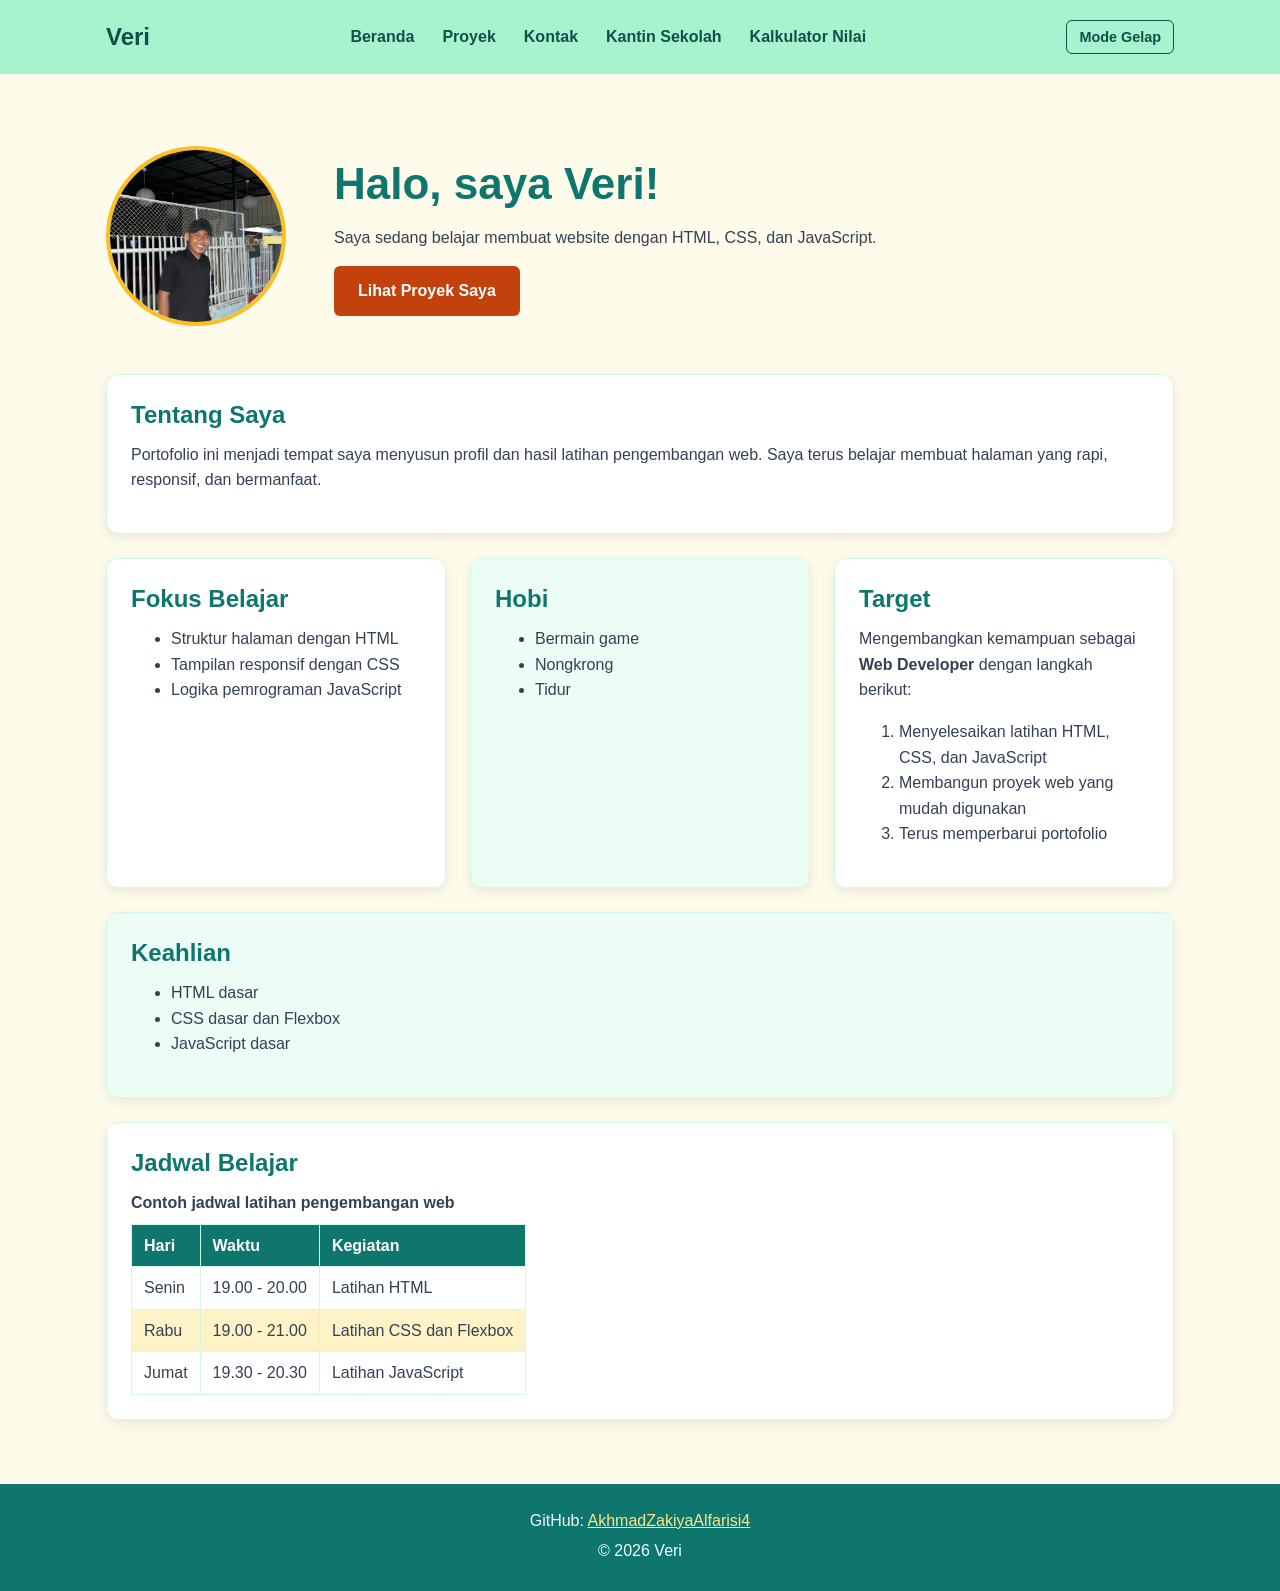
==== commit a3a91e72: "Add interactive portfolio features Co-authored-by: Copilot <223556219+Copilot@users.noreply.github.c" ====
--- a/index.html
+++ b/index.html
@@ -8,8 +8,9 @@
   <link rel="preconnect" href="https://fonts.googleapis.com">
   <link rel="preconnect" href="https://fonts.gstatic.com" crossorigin>
   <link href="https://fonts.googleapis.com/css2?family=Inter:wght@400;600&family=Poppins:wght@600;700&display=swap" rel="stylesheet">
-  <link rel="stylesheet" href="css/style.css?v=veri-bright-20261105">
+  <link rel="stylesheet" href="css/style.css?v=veri-features-20261118">
   <script src="js/latihan.js" defer></script>
+  <script src="js/tema.js" defer></script>
 </head>
 <body>
   <header>
@@ -21,8 +22,10 @@
           <li><a href="proyek.html">Proyek</a></li>
           <li><a href="kontak.html">Kontak</a></li>
           <li><a href="kantinsekolah.html">Kantin Sekolah</a></li>
+          <li><a href="kalkulator.html">Kalkulator Nilai</a></li>
         </ul>
       </nav>
+      <button type="button" id="tombol-tema" class="tombol-tema" aria-pressed="false">Mode Gelap</button>
       <!-- Tantangan: menu ponsel yang bisa dibuka-tutup -->
       <details class="menu-ponsel">
         <summary>Menu</summary>
@@ -32,6 +35,7 @@
             <li><a href="proyek.html">Proyek</a></li>
             <li><a href="kontak.html">Kontak</a></li>
             <li><a href="kantinsekolah.html">Kantin Sekolah</a></li>
+            <li><a href="kalkulator.html">Kalkulator Nilai</a></li>
           </ul>
         </nav>
       </details>
@@ -61,6 +65,15 @@
             <li>Struktur halaman dengan HTML</li>
             <li>Tampilan responsif dengan CSS</li>
             <li>Logika pemrograman JavaScript</li>
+          </ul>
+        </section>
+
+        <section class="kartu">
+          <h2>Hobi</h2>
+          <ul>
+            <li>Bermain game</li>
+            <li>Nongkrong</li>
+            <li>Tidur</li>
           </ul>
         </section>
 
--- a/css/style.css
+++ b/css/style.css
@@ -260,7 +260,154 @@
   color: #FDE68A;
 }
 
-/* 8. Tablet: lebar layar 768px ke atas */
+/* 8. Mode gelap */
+body {
+  transition: background-color 0.2s ease, color 0.2s ease;
+}
+
+.tombol-tema {
+  padding: 0.5rem 0.75rem;
+  border: 1px solid #134E4A;
+  border-radius: 6px;
+  background: transparent;
+  color: #134E4A;
+  font-size: 0.9rem;
+}
+
+.tombol-tema:hover,
+.tombol-tema:focus-visible {
+  background-color: #6EE7B7;
+  color: #134E4A;
+}
+
+body.gelap {
+  color: #E2EDF5;
+  background-color: #101B2A;
+}
+
+body.gelap header {
+  background-color: #0B1522;
+  color: #E2EDF5;
+}
+
+body.gelap header h1,
+body.gelap h1,
+body.gelap h2,
+body.gelap h3,
+body.gelap caption {
+  color: #A8DADC;
+}
+
+body.gelap nav a,
+body.gelap .menu-ponsel summary {
+  color: #E2EDF5;
+}
+
+body.gelap nav a:hover,
+body.gelap nav a:focus-visible,
+body.gelap .menu-ponsel summary:hover {
+  background-color: #203449;
+}
+
+body.gelap .kartu {
+  color: #E2EDF5;
+  background-color: #1B2B3D;
+  border-color: #344B60;
+}
+
+body.gelap .daftar-kartu .kartu:nth-child(even) {
+  background-color: #203449;
+}
+
+body.gelap p,
+body.gelap li,
+body.gelap label {
+  color: #B5C7D6;
+}
+
+body.gelap a {
+  color: #4CC9F0;
+}
+
+body.gelap table {
+  color: #E2EDF5;
+  background-color: #1B2B3D;
+}
+
+body.gelap th,
+body.gelap td {
+  border-color: #344B60;
+}
+
+body.gelap tbody tr:nth-child(even) {
+  background-color: #203449;
+}
+
+body.gelap input,
+body.gelap select,
+body.gelap textarea {
+  color: #E2EDF5;
+  background-color: #1B2B3D;
+  border-color: #344B60;
+}
+
+body.gelap .tombol-tema {
+  color: #E2EDF5;
+  border-color: #A8DADC;
+}
+
+body.gelap .tombol-tema:hover,
+body.gelap .tombol-tema:focus-visible {
+  background-color: #203449;
+}
+
+/* 9. Kalkulator nilai */
+.judul-kalkulator {
+  max-width: 42rem;
+  margin: 0 auto 1.5rem;
+  text-align: center;
+}
+
+.kalkulator {
+  max-width: 42rem;
+  margin: 0 auto;
+}
+
+.form-kalkulator {
+  display: flex;
+  flex-wrap: wrap;
+  align-items: end;
+  gap: 1rem;
+}
+
+.grup-input {
+  flex: 1 1 12rem;
+}
+
+.grup-input label {
+  display: block;
+}
+
+.grup-input input {
+  max-width: none;
+}
+
+.hasil-kalkulator {
+  padding: 1rem;
+  margin: 1.5rem 0 0;
+  background-color: #ECFDF5;
+  border: 1px solid #D1FAE5;
+  border-radius: 12px;
+  font-weight: 600;
+}
+
+body.gelap .hasil-kalkulator {
+  color: #E2EDF5;
+  background-color: #203449;
+  border-color: #344B60;
+}
+
+/* 10. Tablet: lebar layar 768px ke atas */
 @media (min-width: 768px) {
   .menu-laptop {
     display: block;
@@ -281,7 +428,7 @@
   }
 }
 
-/* 9. Laptop: lebar layar 1024px ke atas */
+/* 11. Laptop: lebar layar 1024px ke atas */
 @media (min-width: 1024px) {
   main {
     padding: 2.5rem 0;
